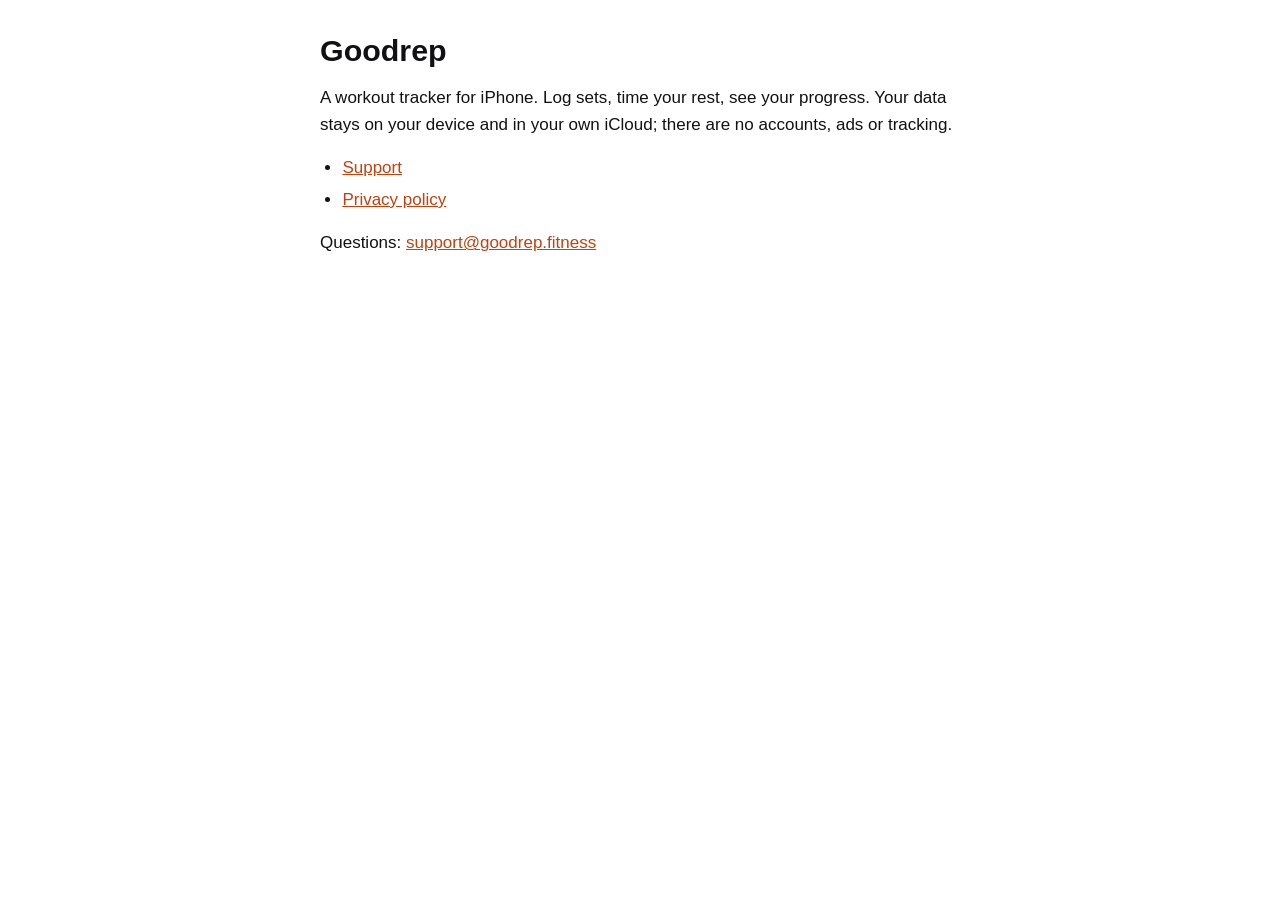
==== index.html @ b2b87155 "Goodrep site: privacy policy, support page, landing Co-Authored-By: Claude Fable 5.1 <noreply@anthro" ====
<!doctype html>
<html lang="en">
<head>
<meta charset="utf-8">
<meta name="viewport" content="width=device-width, initial-scale=1">
<title>Goodrep</title>
<meta name="description" content="Goodrep is a workout tracker for iPhone: log sets, time your rest, see your progress. Your data stays on your device and in your iCloud.">
<style>
:root { color-scheme: light dark; --bg: #ffffff; --text: #111114; --muted: #5c5c66; --accent: #c2410c; --rule: #d1d1d6; }
@media (prefers-color-scheme: dark) { :root { --bg: #000000; --text: #f5f5f7; --muted: #a1a1aa; --accent: #ff7a45; --rule: #38383a; } }
* { box-sizing: border-box; }
body { margin: 0; background: var(--bg); color: var(--text);
       font: 17px/1.55 -apple-system, BlinkMacSystemFont, "Segoe UI", Roboto, Helvetica, Arial, sans-serif;
       -webkit-text-size-adjust: 100%; }
main { max-width: 42rem; margin: 0 auto; padding: 2rem 16px 4rem; }
h1 { font-size: 1.9rem; line-height: 1.2; margin: 0 0 0.5rem; }
h2 { font-size: 1.3rem; margin: 2.2rem 0 0.6rem; padding-top: 1.2rem; border-top: 1px solid var(--rule); }
h3 { font-size: 1.05rem; margin: 1.6rem 0 0.4rem; }
p, li { overflow-wrap: anywhere; }
ul, ol { padding-left: 1.4rem; }
li { margin: 0.35rem 0; }
a { color: var(--accent); }
</style>
</head>
<body>
<main>
<h1>Goodrep</h1>
<p>A workout tracker for iPhone. Log sets, time your rest, see your progress. Your data stays on your device and in your own iCloud; there are no accounts, ads or tracking.</p>
<ul>
<li><a href="/support">Support</a></li>
<li><a href="/privacy">Privacy policy</a></li>
</ul>
<p>Questions: <a href="mailto:support@goodrep.fitness">support@goodrep.fitness</a></p>
</main>
</body>
</html>
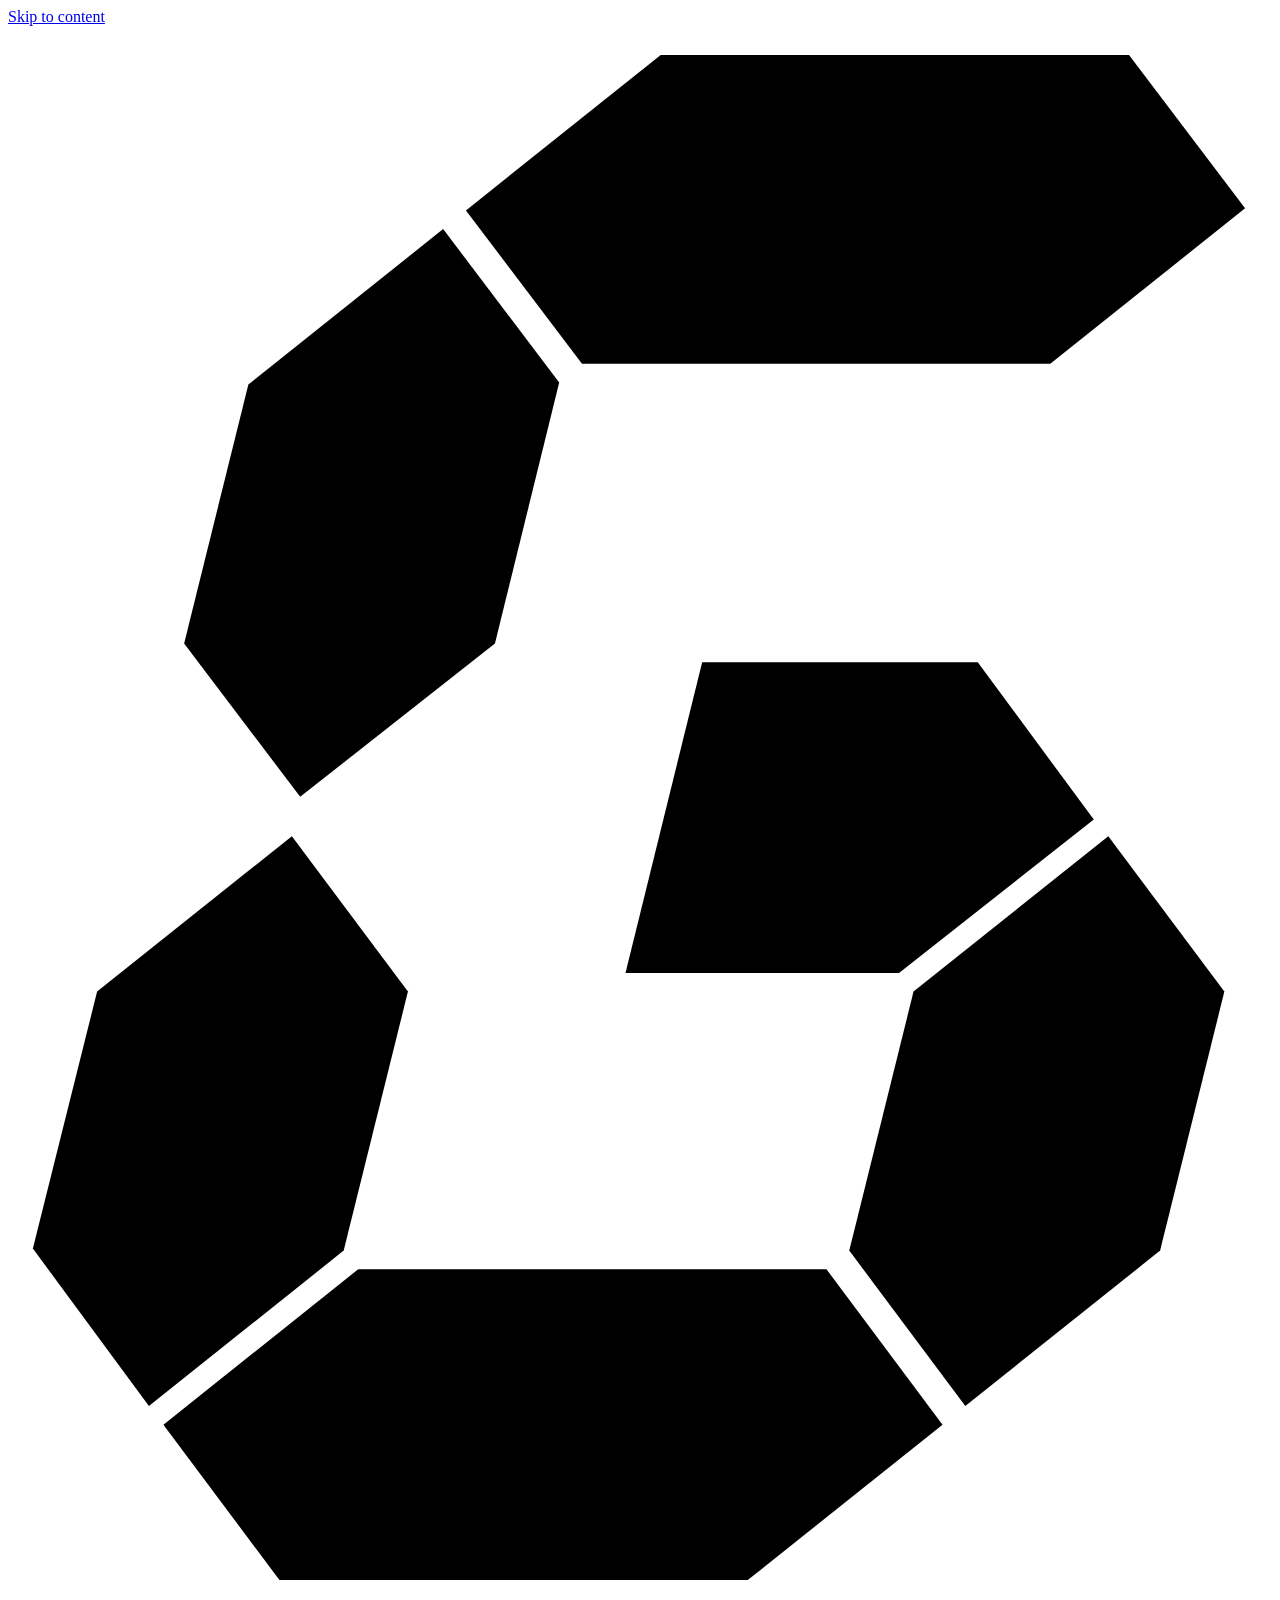
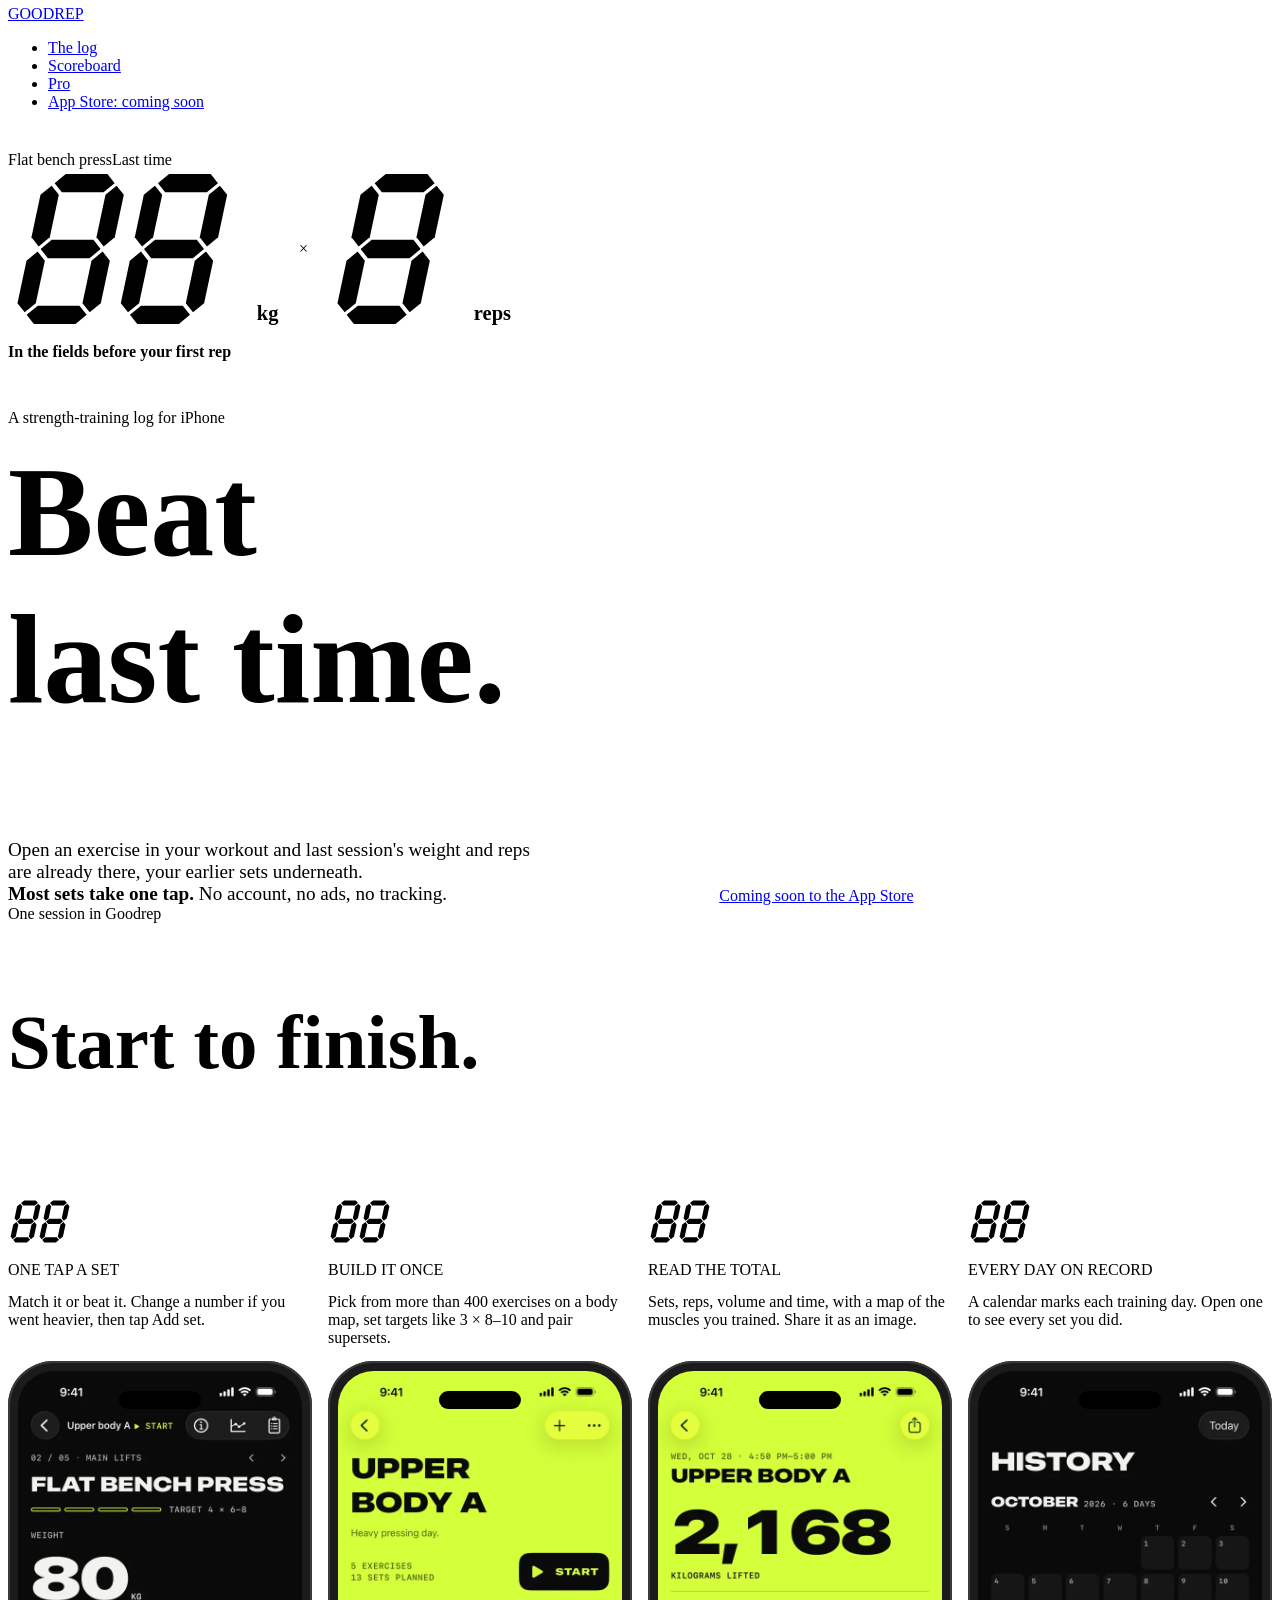
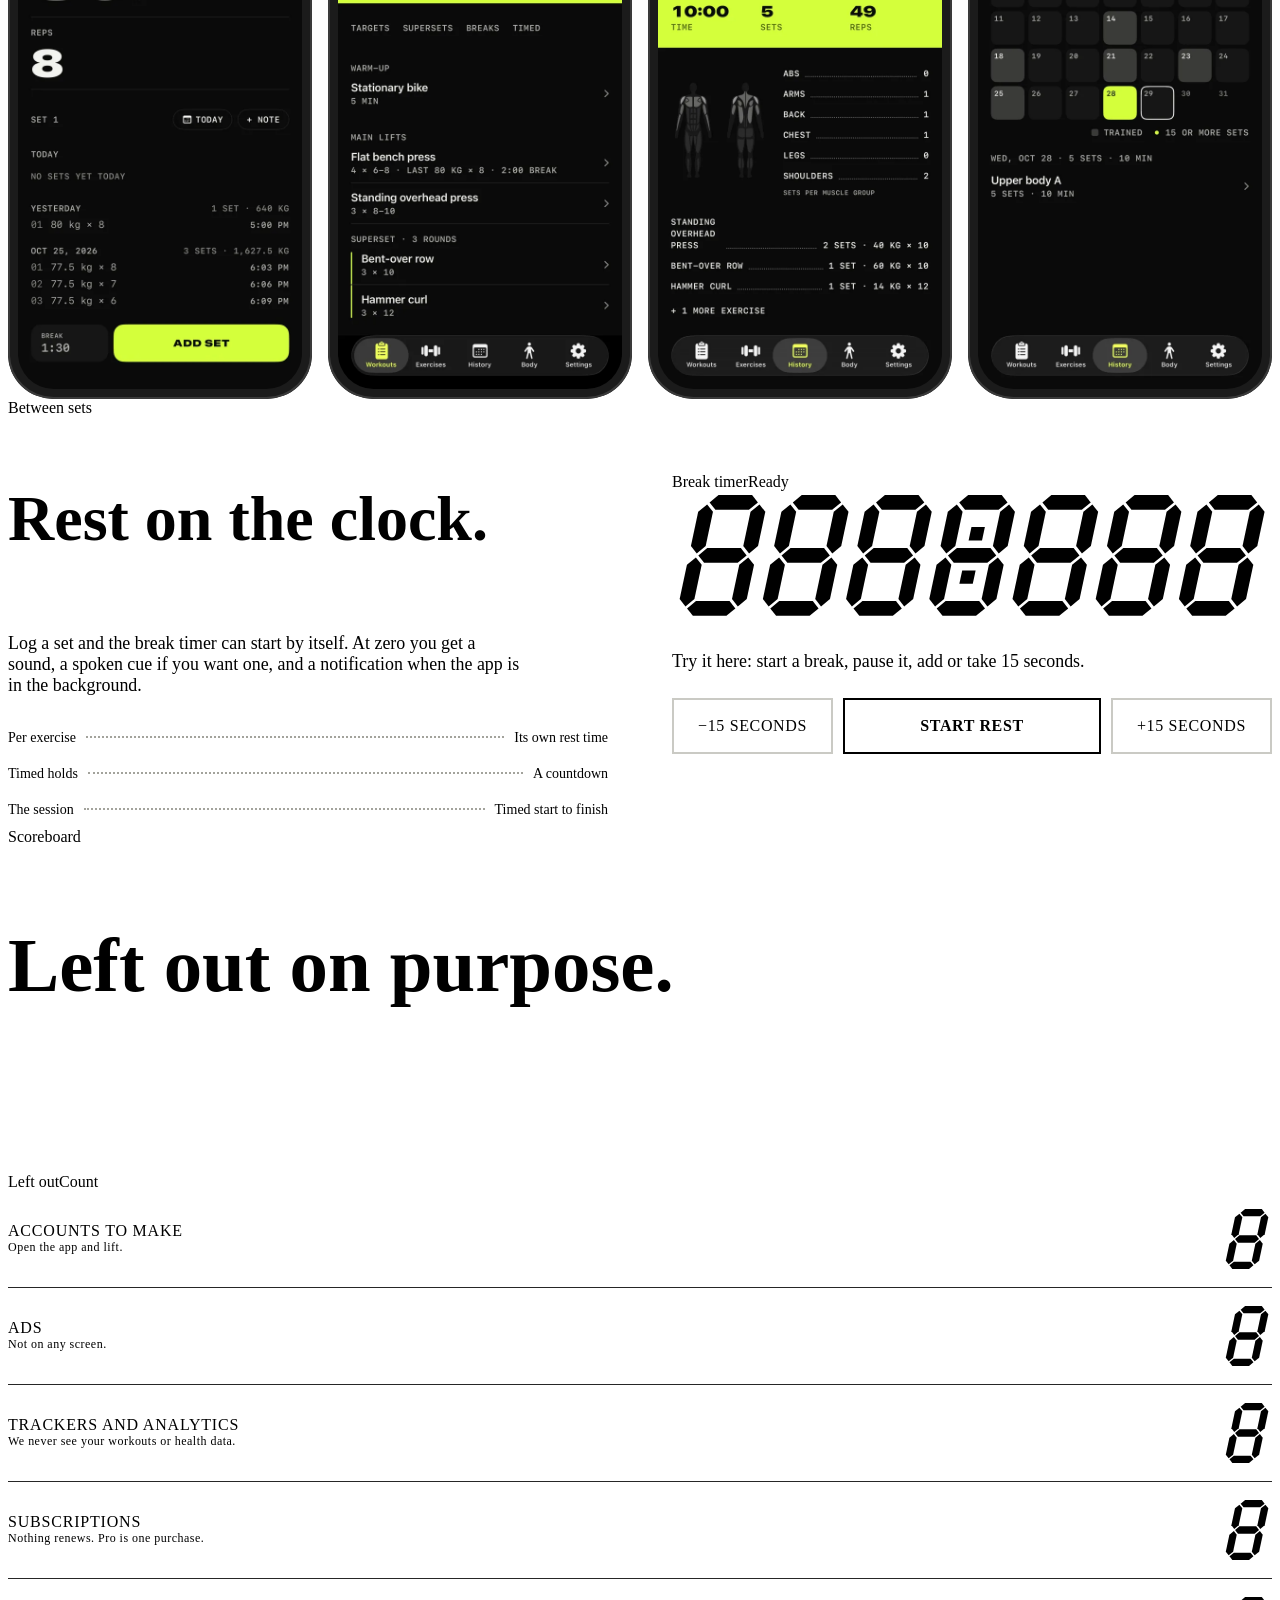
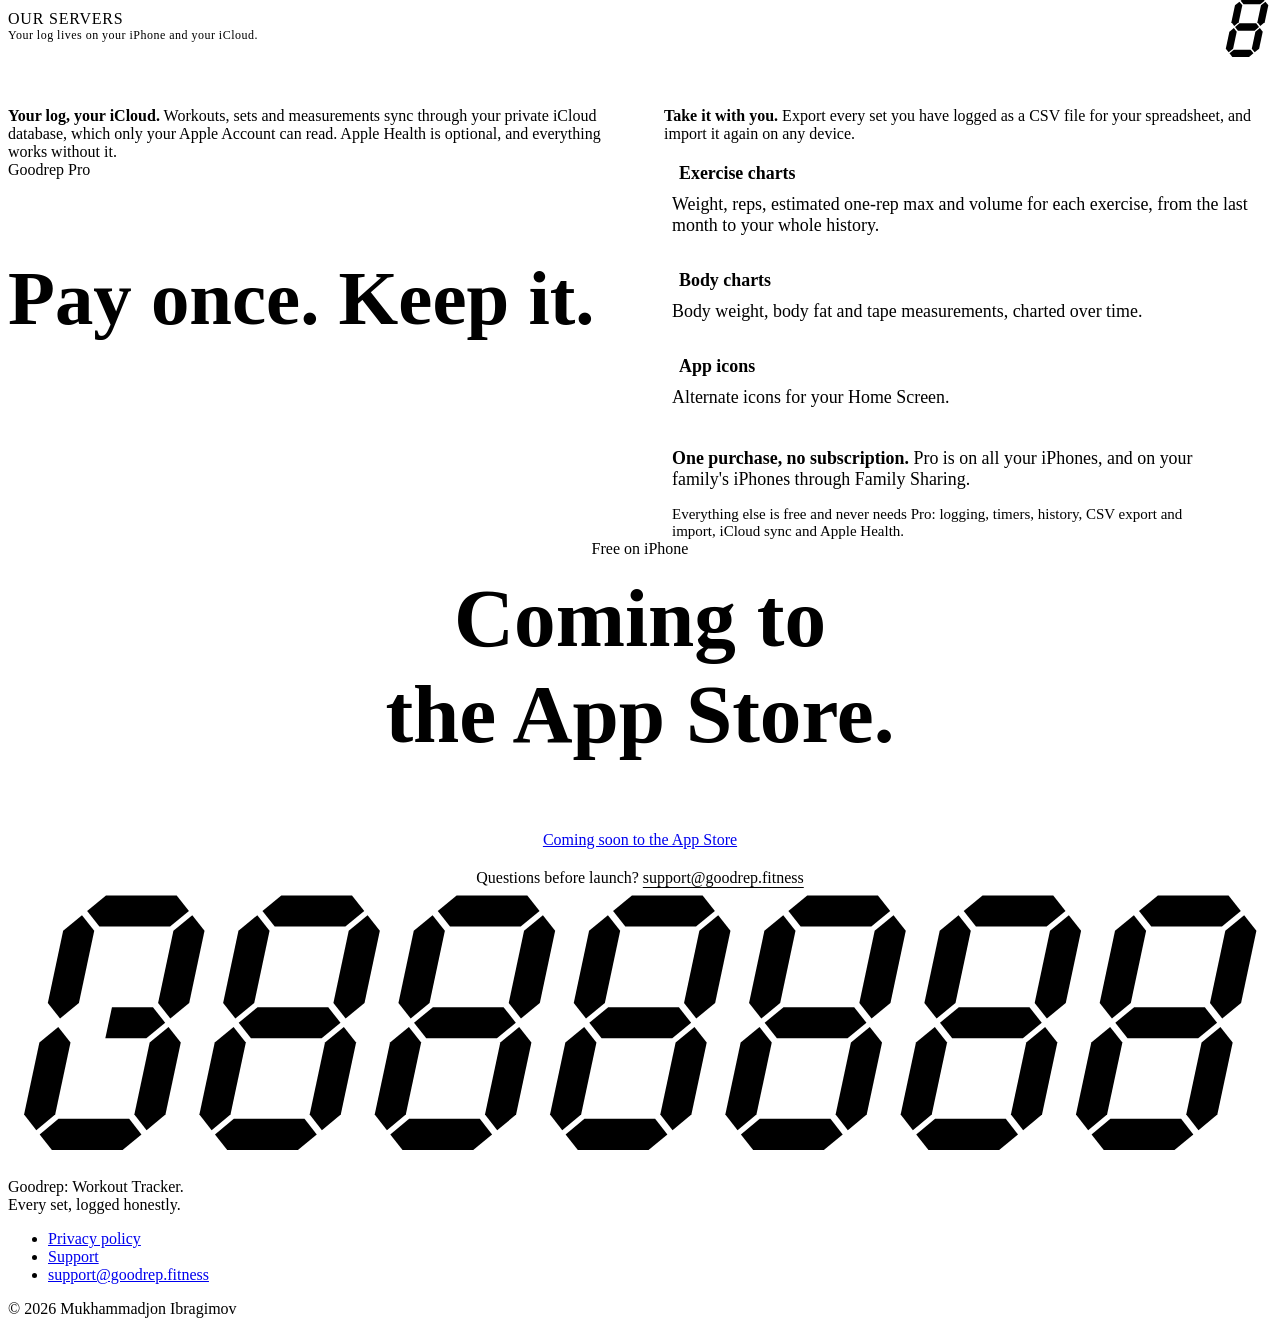
==== commit 6f467d85: "Site: landing variant C at / Built from prototypes/C (copy round) with root paths, canonical and og:" ====
--- a/index.html
+++ b/index.html
@@ -1,36 +1,364 @@
 <!doctype html>
+<!--
+  goodrep.fitness, the landing page: variant C ("Gym clock") of docs/design/landing-round1.md with the words of
+  docs/design/landing-copy.md. The LED board shows last session's set, a scoreboard counts what the app leaves out, and
+  a real break timer sits lower down. Shared design system: /assets/css/site.css (also used by /privacy/ and /support/).
+  Seven-segment displays are static SVG generated by tools/segments.py (re-run it after editing a "seg:NAME" block).
+  /prototypes/ keeps the round-1 variants as history; nothing here links to it.
+  App Store: each spot that needs the store URL at launch has a launch TODO comment just above it.
+-->
 <html lang="en">
 <head>
 <meta charset="utf-8">
-<meta name="viewport" content="width=device-width, initial-scale=1">
-<title>Goodrep</title>
-<meta name="description" content="Goodrep is a workout tracker for iPhone: log sets, time your rest, see your progress. Your data stays on your device and in your iCloud.">
+<meta name="viewport" content="width=device-width, initial-scale=1, viewport-fit=cover">
+<title>Goodrep: Workout Tracker · Beat last time</title>
+<meta name="description" content="A strength-training log for iPhone. Last session's weight and reps are filled in, so most sets take one tap. No account, no ads, no tracking, and your data stays in your own iCloud.">
+<link rel="canonical" href="https://goodrep.fitness/">
+<meta name="theme-color" content="#0A0A0A" media="(prefers-color-scheme: dark)">
+<meta name="theme-color" content="#FFFFFF" media="(prefers-color-scheme: light)">
+<meta property="og:type" content="website">
+<meta property="og:site_name" content="Goodrep">
+<meta property="og:url" content="https://goodrep.fitness/">
+<meta property="og:title" content="Goodrep: beat last time">
+<meta property="og:description" content="Last session's numbers, filled in and waiting. A strength-training log for iPhone with no account, no ads and no tracking.">
+<meta property="og:image" content="https://goodrep.fitness/assets/brand/og.png">
+<meta property="og:image:width" content="1200">
+<meta property="og:image:height" content="630">
+<meta property="og:image:alt" content="The Goodrep G in chartreuse on black, with the words: Goodrep. Every set, logged honestly.">
+<meta name="twitter:card" content="summary_large_image">
+<link rel="icon" href="/favicon.ico" sizes="48x48">
+<link rel="icon" href="/assets/brand/favicon.svg" type="image/svg+xml">
+<link rel="apple-touch-icon" href="/assets/brand/apple-touch-icon.png">
+<link rel="preload" href="/assets/fonts/archivo-expanded-latin.woff2" as="font" type="font/woff2" crossorigin>
+<link rel="preload" href="/assets/fonts/jetbrains-mono-latin.woff2" as="font" type="font/woff2" crossorigin>
+<link rel="stylesheet" href="/assets/css/site.css">
 <style>
-:root { color-scheme: light dark; --bg: #ffffff; --text: #111114; --muted: #5c5c66; --accent: #c2410c; --rule: #d1d1d6; }
-@media (prefers-color-scheme: dark) { :root { --bg: #000000; --text: #f5f5f7; --muted: #a1a1aa; --accent: #ff7a45; --rule: #38383a; } }
-* { box-sizing: border-box; }
-body { margin: 0; background: var(--bg); color: var(--text);
-       font: 17px/1.55 -apple-system, BlinkMacSystemFont, "Segoe UI", Roboto, Helvetica, Arial, sans-serif;
-       -webkit-text-size-adjust: 100%; }
-main { max-width: 42rem; margin: 0 auto; padding: 2rem 16px 4rem; }
-h1 { font-size: 1.9rem; line-height: 1.2; margin: 0 0 0.5rem; }
-h2 { font-size: 1.3rem; margin: 2.2rem 0 0.6rem; padding-top: 1.2rem; border-top: 1px solid var(--rule); }
-h3 { font-size: 1.05rem; margin: 1.6rem 0 0.4rem; }
-p, li { overflow-wrap: anywhere; }
-ul, ol { padding-left: 1.4rem; }
-li { margin: 0.35rem 0; }
-a { color: var(--accent); }
+/* Landing page only; tokens, header, footer, buttons and LED housings come from /assets/css/site.css. */
+:root { --btn-line: #3A3A37; --leader: #4A4A46; }
+@media (prefers-color-scheme: light) { :root { --btn-line: #CACAC4; --leader: #A3A39C; } }
+@media (max-width: 640px) { header nav li:not(:last-child) { display: none; } }
+
+/* Hero */
+.hero { padding-top: clamp(8px, 2vw, 24px); padding-bottom: var(--section); }
+.hero h1 { font-size: clamp(44px, min(10vw, 17vh), 140px); margin-top: 12px; }
+@media (min-width: 900px) { .hero .housing { max-width: 860px; } }
+.readout .row { display: flex; align-items: flex-end; gap: clamp(8px, 1.6vw, 24px); margin: 0; }
+.readout .seg { height: clamp(72px, 15vw, 160px); width: auto; }
+.readout .u { color: var(--text2); font-weight: 700; font-size: clamp(13px, 1.6vw, 22px); padding-bottom: .2em; }
+.readout .x { align-self: center; color: var(--mark); font: 900 clamp(26px, 4vw, 60px)/1 var(--display); }
+.eyebrow { margin: clamp(24px, 4vw, 48px) 0 0; color: var(--text2); }
+.readout .caption { margin: 14px 0 0; color: var(--mark); font-weight: 700; }
+.cue { margin: 14px 0; color: var(--text2); min-height: 2.6em; display: flex; align-items: center; }
+.seg [data-s="h"]:not(.on) { display: none; }
+.seg [data-s="h"].on ~ [data-s="g"] { display: none; }
+.hero-row { display: grid; gap: 24px 48px; align-items: end; margin-top: 24px; }
+@media (min-width: 900px) { .hero-row { grid-template-columns: 1.2fr 1fr; } }
+.lead { margin: 0; max-width: 34rem; color: var(--text2); font-size: clamp(17px, 1.5vw, 20px); }
+.lead strong { color: var(--text); font-weight: 600; white-space: nowrap; }
+
+/* Section heads */
+section { scroll-margin-top: 16px; }
+.head { display: grid; gap: 12px; margin-bottom: clamp(24px, 4vw, 48px); }
+.head .mono, .eyebrow-s { color: var(--text2); }
+.head h2 { font-size: clamp(34px, 6vw, 84px); }
+
+/* Pro */
+.pro { padding: var(--section) 0; border-top: 1px solid var(--surface2); }
+.split { display: grid; gap: 8px 64px; align-items: start; }
+@media (min-width: 900px) { .split { grid-template-columns: 1fr 1fr; } }
+.unlocks { margin: 0; padding: 0; list-style: none; font-size: clamp(17px, 1.4vw, 19px); }
+.unlocks li { padding: 16px 0; border-bottom: 1px solid var(--surface2); color: var(--text2); }
+.unlocks li:first-child { padding-top: 0; }
+.unlocks .mono { display: block; width: fit-content; margin-bottom: 4px; color: var(--mark); font-weight: 700; }
+@media (prefers-color-scheme: light) { .unlocks .mono { margin-bottom: 8px; padding: 2px 7px; background: var(--volt); color: var(--on-volt); } }
+.pro p { color: var(--text2); max-width: 34rem; font-size: clamp(17px, 1.4vw, 19px); }
+.pro p strong { color: var(--text); font-weight: 600; }
+.pro .once { margin: 24px 0 0; }
+.pro .free { margin: 16px 0 0; font-size: 15px; }
+
+/* The break timer */
+.timer { padding: var(--section) 0; border-top: 1px solid var(--surface2); }
+.timer-grid { display: grid; gap: 32px 64px; align-items: center; }
+@media (min-width: 900px) { .timer-grid { grid-template-columns: 1fr 1fr; } }
+.timer .head { margin-bottom: 24px; }
+.timer p { color: var(--text2); max-width: 32rem; font-size: clamp(17px, 1.4vw, 19px); }
+.timer p strong { color: var(--text); font-weight: 600; }
+.timer .head h2 { font-size: clamp(34px, 5vw, 72px); }
+.facts { margin: 24px 0 0; padding: 0; list-style: none; font-size: 14px; }
+.facts li { display: flex; align-items: baseline; gap: 10px; padding: 10px 0; border-bottom: 1px solid var(--surface2); }
+.facts li span:first-child { color: var(--text2); } .facts li span:last-child { color: var(--text); text-align: right; }
+.facts i { flex: 1; min-width: 16px; border-bottom: 2px dotted var(--leader); transform: translateY(-4px); }
+.controls { display: grid; grid-template-columns: 1fr 1.6fr 1fr; gap: 10px; }
+.controls button { min-height: 56px; border: 2px solid var(--btn-line); background: transparent; color: var(--text); font: 700 15px var(--mono);
+  text-transform: uppercase; letter-spacing: .04em; cursor: pointer; }
+.controls button:hover { border-color: var(--mark); color: var(--mark); }
+.controls .go { background: var(--volt); border-color: var(--volt); color: var(--on-volt); font-family: var(--display); font-weight: 900; font-stretch: 125%; }
+.controls .go:hover { background: var(--bg); color: var(--mark); border-color: var(--mark); }
+.done .seg .on { animation: flash .5s steps(1) 3; }
+@keyframes flash { 50% { fill: var(--seg-off); } }
+
+/* The session, in four screens */
+.rounds { padding: var(--section) 0; border-top: 1px solid var(--surface2); }
+.rail { display: grid; grid-auto-flow: column; grid-auto-columns: min(78vw, 320px); gap: 16px; overflow-x: auto;
+  scroll-snap-type: x mandatory; scroll-padding-inline: var(--pad); padding: 0 var(--pad) 12px; margin: 0 calc(-1 * var(--pad)); list-style: none; }
+.rail > li { scroll-snap-align: start; }
+@media (max-width: 640px) {
+  .rail { grid-auto-flow: row; grid-auto-columns: auto; overflow: visible; margin: 0; padding: 0; gap: 56px; }
+  .round .phone { width: min(72vw, 280px); }
+}
+@media (min-width: 1100px) { .rail { grid-auto-flow: row; grid-template-columns: repeat(4, 1fr); overflow: visible; margin: 0; padding: 0; } }
+.round { display: flex; flex-direction: column; gap: 14px; height: 100%; }
+.round .num { width: 64px; }
+.round h3 { margin: 0; font: 900 clamp(22px, 2vw, 28px)/1 var(--display); font-stretch: 125%; text-transform: uppercase; }
+.round p { margin: 0; color: var(--text2); }
+.phone { position: relative; margin-top: auto; aspect-ratio: 1000 / 2097.5; border-radius: 15% / 7%; background: #1B1B1B;
+  box-shadow: inset 0 0 0 2px #3A3A3A; }
+.phone img { position: absolute; top: 1.526%; left: 3.2%; width: 93.6%; height: 96.95%; border-radius: 12.5% / 5.8%; }
+.phone::after { content: ""; position: absolute; top: 4.6%; left: 50%; width: 27%; height: 2.9%; transform: translateX(-50%);
+  background: #000; border-radius: 99px; }
+
+/* Scoreboard (inside a dark housing in both themes) */
+.score { padding: var(--section) 0; border-top: 1px solid var(--surface2); }
+.board { padding-top: clamp(36px, 4vw, 56px); }
+.board ul { margin: 0; padding: 0; list-style: none; }
+.board li { display: flex; align-items: center; gap: 16px; padding: clamp(10px, 1.4vw, 16px) 0; border-bottom: 1px solid #262626; }
+.board li:last-child { border-bottom: 0; }
+.board .k { flex: 1; font: 700 clamp(13px, 1.4vw, 18px)/1.3 var(--mono); text-transform: uppercase; letter-spacing: .05em; }
+.board .k small { display: block; color: var(--text3); font-weight: 500; font-size: 12px; letter-spacing: .04em; text-transform: none; font-family: var(--body); }
+.board .v { display: flex; align-items: center; gap: 6px; height: clamp(40px, 5vw, 64px); }
+.board .v .seg { height: 100%; width: auto; }
+.score .after { display: grid; gap: 16px 48px; margin-top: 32px; }
+@media (min-width: 900px) { .score .after { grid-template-columns: 1fr 1fr; } }
+.score .after p { margin: 0; color: var(--text2); }
+.score .after strong { color: var(--text); font-weight: 600; }
+
+/* Closing: the App Store is not live yet, so its button points back at this section */
+.store { padding: var(--section) 0; border-top: 1px solid var(--surface2); text-align: center; }
+.store h2 { font-size: clamp(34px, 6.5vw, 96px); margin-top: 12px; }
+.store .btns { justify-content: center; margin-top: 32px; }
+.store .btns .btn { cursor: default; }
+.store .btns .btn:hover { background: transparent; color: var(--mark); border-color: var(--mark); }
+.store p { color: var(--text2); margin: 20px 0 0; }
+.store p a { color: var(--text); text-underline-offset: 4px; }
+
+/* Power-on flicker of the hero board */
+.boot .seg .on { animation: boot .7s steps(1) both; }
+.boot .seg g:nth-of-type(2) .on { animation-delay: .08s; } .boot .seg g:nth-of-type(3) .on { animation-delay: .16s; }
+@keyframes boot { 0% { fill: var(--seg-off); } 30% { fill: var(--seg-on); } 45% { fill: var(--seg-off); } 60% { fill: var(--seg-on); } }
+@media (prefers-reduced-motion: reduce) { .boot .seg .on, .done .seg .on { animation: none; } }
 </style>
 </head>
 <body>
-<main>
-<h1>Goodrep</h1>
-<p>A workout tracker for iPhone. Log sets, time your rest, see your progress. Your data stays on your device and in your own iCloud; there are no accounts, ads or tracking.</p>
-<ul>
-<li><a href="/support">Support</a></li>
-<li><a href="/privacy">Privacy policy</a></li>
-</ul>
-<p>Questions: <a href="mailto:support@goodrep.fitness">support@goodrep.fitness</a></p>
+<a class="skip" href="#main">Skip to content</a>
+<header class="top">
+  <a class="brand" href="/" aria-label="Goodrep, home">
+    <svg viewBox="200 130 610 760" aria-hidden="true"><path d="M515 144h226l56 74-94 75H477l-56-74z"/><path d="M410 228l56 74-31 126-94 74-56-74 31-125z"/><path d="M535 437h133l56 76-94 74H498z"/><path d="M337 521l56 75-31 125-94 75-56-76 31-124z"/><path d="M369 730h226l56 75-94 75H331l-56-75z"/><path d="M731 521l56 75-31 125-94 75-56-75 31-125z"/></svg>
+    GOODREP
+  </a>
+  <nav aria-label="Sections"><ul class="mono">
+    <li><a href="#rounds">The log</a></li><li><a href="#score">Scoreboard</a></li><li><a href="#pro">Pro</a></li>
+    <!-- TODO(launch): App Store URL -->
+    <li><a class="cta-link" href="#appstore">App Store: coming soon</a></li>
+  </ul></nav>
+</header>
+
+<main id="main">
+  <section class="wrap hero" aria-labelledby="h1">
+    <div class="housing readout boot">
+      <span class="tag l mono">Flat bench press</span><span class="tag r mono">Last time</span>
+      <p class="row" role="img" aria-label="Last time: 80 kilograms for 8 reps">
+        <!--seg:kg--><svg class="seg" viewBox="-6 -6 274 192" aria-hidden="true"><g transform="translate(38.3 0) skewX(-12)"><polygon points="25.0,0.0 75.0,0.0 86.0,11.0 75.0,22.0 25.0,22.0 14.0,11.0" class="on"/><polygon points="89.0,14.0 100.0,25.0 100.0,76.0 89.0,87.0 78.0,76.0 78.0,25.0" class="on"/><polygon points="89.0,93.0 100.0,104.0 100.0,155.0 89.0,166.0 78.0,155.0 78.0,104.0" class="on"/><polygon points="25.0,158.0 75.0,158.0 86.0,169.0 75.0,180.0 25.0,180.0 14.0,169.0" class="on"/><polygon points="11.0,93.0 22.0,104.0 22.0,155.0 11.0,166.0 0.0,155.0 0.0,104.0" class="on"/><polygon points="11.0,14.0 22.0,25.0 22.0,76.0 11.0,87.0 0.0,76.0 0.0,25.0" class="on"/><polygon points="25.0,79.0 75.0,79.0 86.0,90.0 75.0,101.0 25.0,101.0 14.0,90.0" class="on"/></g><g transform="translate(162.3 0) skewX(-12)"><polygon points="25.0,0.0 75.0,0.0 86.0,11.0 75.0,22.0 25.0,22.0 14.0,11.0" class="on"/><polygon points="89.0,14.0 100.0,25.0 100.0,76.0 89.0,87.0 78.0,76.0 78.0,25.0" class="on"/><polygon points="89.0,93.0 100.0,104.0 100.0,155.0 89.0,166.0 78.0,155.0 78.0,104.0" class="on"/><polygon points="25.0,158.0 75.0,158.0 86.0,169.0 75.0,180.0 25.0,180.0 14.0,169.0" class="on"/><polygon points="11.0,93.0 22.0,104.0 22.0,155.0 11.0,166.0 0.0,155.0 0.0,104.0" class="on"/><polygon points="11.0,14.0 22.0,25.0 22.0,76.0 11.0,87.0 0.0,76.0 0.0,25.0" class="on"/><polygon points="25.0,79.0 75.0,79.0 86.0,90.0 75.0,101.0 25.0,101.0 14.0,90.0"/></g></svg><!--/seg--><span class="u mono" aria-hidden="true">kg</span>
+        <span class="x" aria-hidden="true">×</span>
+        <!--seg:reps--><svg class="seg" viewBox="-6 -6 150 192" aria-hidden="true"><g transform="translate(38.3 0) skewX(-12)"><polygon points="25.0,0.0 75.0,0.0 86.0,11.0 75.0,22.0 25.0,22.0 14.0,11.0" class="on"/><polygon points="89.0,14.0 100.0,25.0 100.0,76.0 89.0,87.0 78.0,76.0 78.0,25.0" class="on"/><polygon points="89.0,93.0 100.0,104.0 100.0,155.0 89.0,166.0 78.0,155.0 78.0,104.0" class="on"/><polygon points="25.0,158.0 75.0,158.0 86.0,169.0 75.0,180.0 25.0,180.0 14.0,169.0" class="on"/><polygon points="11.0,93.0 22.0,104.0 22.0,155.0 11.0,166.0 0.0,155.0 0.0,104.0" class="on"/><polygon points="11.0,14.0 22.0,25.0 22.0,76.0 11.0,87.0 0.0,76.0 0.0,25.0" class="on"/><polygon points="25.0,79.0 75.0,79.0 86.0,90.0 75.0,101.0 25.0,101.0 14.0,90.0" class="on"/></g></svg><!--/seg--><span class="u mono" aria-hidden="true">reps</span>
+      </p>
+      <p class="caption mono">In the fields before your first rep</p>
+    </div>
+    <p class="eyebrow mono">A strength-training log for iPhone</p>
+    <h1 class="display" id="h1">Beat<br> <span class="hl">last time.</span></h1>
+    <div class="hero-row">
+      <p class="lead">Open an exercise in your workout and last session's weight and reps are already there, your earlier sets underneath. <strong>Most sets take one tap.</strong> No account, no ads, no&nbsp;tracking.</p>
+      <div class="btns">
+        <!-- TODO(launch): App Store URL -->
+        <a class="btn ghost" href="#appstore">Coming soon to the App Store</a>
+      </div>
+    </div>
+  </section>
+
+  <section class="rounds" id="rounds" aria-labelledby="r-h">
+    <div class="wrap">
+      <div class="head"><span class="mono">One session in Goodrep</span><h2 class="display" id="r-h">Start <span class="hl">to finish.</span></h2></div>
+      <ol class="rail" aria-label="Four screens from a session in Goodrep">
+        <li><article class="round">
+          <div class="num"><!--seg:n1--><svg class="seg" viewBox="-6 -6 274 192" aria-hidden="true"><g transform="translate(38.3 0) skewX(-12)"><polygon points="25.0,0.0 75.0,0.0 86.0,11.0 75.0,22.0 25.0,22.0 14.0,11.0" class="on"/><polygon points="89.0,14.0 100.0,25.0 100.0,76.0 89.0,87.0 78.0,76.0 78.0,25.0" class="on"/><polygon points="89.0,93.0 100.0,104.0 100.0,155.0 89.0,166.0 78.0,155.0 78.0,104.0" class="on"/><polygon points="25.0,158.0 75.0,158.0 86.0,169.0 75.0,180.0 25.0,180.0 14.0,169.0" class="on"/><polygon points="11.0,93.0 22.0,104.0 22.0,155.0 11.0,166.0 0.0,155.0 0.0,104.0" class="on"/><polygon points="11.0,14.0 22.0,25.0 22.0,76.0 11.0,87.0 0.0,76.0 0.0,25.0" class="on"/><polygon points="25.0,79.0 75.0,79.0 86.0,90.0 75.0,101.0 25.0,101.0 14.0,90.0"/></g><g transform="translate(162.3 0) skewX(-12)"><polygon points="25.0,0.0 75.0,0.0 86.0,11.0 75.0,22.0 25.0,22.0 14.0,11.0"/><polygon points="89.0,14.0 100.0,25.0 100.0,76.0 89.0,87.0 78.0,76.0 78.0,25.0" class="on"/><polygon points="89.0,93.0 100.0,104.0 100.0,155.0 89.0,166.0 78.0,155.0 78.0,104.0" class="on"/><polygon points="25.0,158.0 75.0,158.0 86.0,169.0 75.0,180.0 25.0,180.0 14.0,169.0"/><polygon points="11.0,93.0 22.0,104.0 22.0,155.0 11.0,166.0 0.0,155.0 0.0,104.0"/><polygon points="11.0,14.0 22.0,25.0 22.0,76.0 11.0,87.0 0.0,76.0 0.0,25.0"/><polygon points="25.0,79.0 75.0,79.0 86.0,90.0 75.0,101.0 25.0,101.0 14.0,90.0"/></g></svg><!--/seg--></div>
+          <h3>One tap a set</h3>
+          <p>Match it or beat it. Change a number if you went heavier, then tap Add set.</p>
+          <div class="phone"><img src="/assets/screens/03-session-600.webp" width="600" height="1304" loading="lazy" decoding="async" alt="Goodrep's logging screen for flat bench press: 80 kilograms and 8 reps already filled in, an Add set button, and the sets from yesterday and October 25 listed underneath."></div>
+        </article></li>
+        <li><article class="round">
+          <div class="num"><!--seg:n2--><svg class="seg" viewBox="-6 -6 274 192" aria-hidden="true"><g transform="translate(38.3 0) skewX(-12)"><polygon points="25.0,0.0 75.0,0.0 86.0,11.0 75.0,22.0 25.0,22.0 14.0,11.0" class="on"/><polygon points="89.0,14.0 100.0,25.0 100.0,76.0 89.0,87.0 78.0,76.0 78.0,25.0" class="on"/><polygon points="89.0,93.0 100.0,104.0 100.0,155.0 89.0,166.0 78.0,155.0 78.0,104.0" class="on"/><polygon points="25.0,158.0 75.0,158.0 86.0,169.0 75.0,180.0 25.0,180.0 14.0,169.0" class="on"/><polygon points="11.0,93.0 22.0,104.0 22.0,155.0 11.0,166.0 0.0,155.0 0.0,104.0" class="on"/><polygon points="11.0,14.0 22.0,25.0 22.0,76.0 11.0,87.0 0.0,76.0 0.0,25.0" class="on"/><polygon points="25.0,79.0 75.0,79.0 86.0,90.0 75.0,101.0 25.0,101.0 14.0,90.0"/></g><g transform="translate(162.3 0) skewX(-12)"><polygon points="25.0,0.0 75.0,0.0 86.0,11.0 75.0,22.0 25.0,22.0 14.0,11.0" class="on"/><polygon points="89.0,14.0 100.0,25.0 100.0,76.0 89.0,87.0 78.0,76.0 78.0,25.0" class="on"/><polygon points="89.0,93.0 100.0,104.0 100.0,155.0 89.0,166.0 78.0,155.0 78.0,104.0"/><polygon points="25.0,158.0 75.0,158.0 86.0,169.0 75.0,180.0 25.0,180.0 14.0,169.0" class="on"/><polygon points="11.0,93.0 22.0,104.0 22.0,155.0 11.0,166.0 0.0,155.0 0.0,104.0" class="on"/><polygon points="11.0,14.0 22.0,25.0 22.0,76.0 11.0,87.0 0.0,76.0 0.0,25.0"/><polygon points="25.0,79.0 75.0,79.0 86.0,90.0 75.0,101.0 25.0,101.0 14.0,90.0" class="on"/></g></svg><!--/seg--></div>
+          <h3>Build it once</h3>
+          <p>Pick from more than 400 exercises on a body map, set targets like 3 × 8–10 and pair supersets.</p>
+          <div class="phone"><img src="/assets/screens/02-workout-editor-600.webp" width="600" height="1304" loading="lazy" decoding="async" alt="Workout editor for Upper body A: a warm-up, main lifts with targets such as 4 × 6–8, and a superset of bent-over row and hammer curl."></div>
+        </article></li>
+        <li><article class="round">
+          <div class="num"><!--seg:n3--><svg class="seg" viewBox="-6 -6 274 192" aria-hidden="true"><g transform="translate(38.3 0) skewX(-12)"><polygon points="25.0,0.0 75.0,0.0 86.0,11.0 75.0,22.0 25.0,22.0 14.0,11.0" class="on"/><polygon points="89.0,14.0 100.0,25.0 100.0,76.0 89.0,87.0 78.0,76.0 78.0,25.0" class="on"/><polygon points="89.0,93.0 100.0,104.0 100.0,155.0 89.0,166.0 78.0,155.0 78.0,104.0" class="on"/><polygon points="25.0,158.0 75.0,158.0 86.0,169.0 75.0,180.0 25.0,180.0 14.0,169.0" class="on"/><polygon points="11.0,93.0 22.0,104.0 22.0,155.0 11.0,166.0 0.0,155.0 0.0,104.0" class="on"/><polygon points="11.0,14.0 22.0,25.0 22.0,76.0 11.0,87.0 0.0,76.0 0.0,25.0" class="on"/><polygon points="25.0,79.0 75.0,79.0 86.0,90.0 75.0,101.0 25.0,101.0 14.0,90.0"/></g><g transform="translate(162.3 0) skewX(-12)"><polygon points="25.0,0.0 75.0,0.0 86.0,11.0 75.0,22.0 25.0,22.0 14.0,11.0" class="on"/><polygon points="89.0,14.0 100.0,25.0 100.0,76.0 89.0,87.0 78.0,76.0 78.0,25.0" class="on"/><polygon points="89.0,93.0 100.0,104.0 100.0,155.0 89.0,166.0 78.0,155.0 78.0,104.0" class="on"/><polygon points="25.0,158.0 75.0,158.0 86.0,169.0 75.0,180.0 25.0,180.0 14.0,169.0" class="on"/><polygon points="11.0,93.0 22.0,104.0 22.0,155.0 11.0,166.0 0.0,155.0 0.0,104.0"/><polygon points="11.0,14.0 22.0,25.0 22.0,76.0 11.0,87.0 0.0,76.0 0.0,25.0"/><polygon points="25.0,79.0 75.0,79.0 86.0,90.0 75.0,101.0 25.0,101.0 14.0,90.0" class="on"/></g></svg><!--/seg--></div>
+          <h3>Read the total</h3>
+          <p>Sets, reps, volume and time, with a map of the muscles you trained. Share it as an image.</p>
+          <div class="phone"><img src="/assets/screens/05-summary-600.webp" width="600" height="1304" loading="lazy" decoding="async" alt="Workout summary: 2,168 kilograms over 5 sets and 49 reps in 10 minutes, a front-and-back muscle map and sets per muscle group."></div>
+        </article></li>
+        <li><article class="round">
+          <div class="num"><!--seg:n4--><svg class="seg" viewBox="-6 -6 274 192" aria-hidden="true"><g transform="translate(38.3 0) skewX(-12)"><polygon points="25.0,0.0 75.0,0.0 86.0,11.0 75.0,22.0 25.0,22.0 14.0,11.0" class="on"/><polygon points="89.0,14.0 100.0,25.0 100.0,76.0 89.0,87.0 78.0,76.0 78.0,25.0" class="on"/><polygon points="89.0,93.0 100.0,104.0 100.0,155.0 89.0,166.0 78.0,155.0 78.0,104.0" class="on"/><polygon points="25.0,158.0 75.0,158.0 86.0,169.0 75.0,180.0 25.0,180.0 14.0,169.0" class="on"/><polygon points="11.0,93.0 22.0,104.0 22.0,155.0 11.0,166.0 0.0,155.0 0.0,104.0" class="on"/><polygon points="11.0,14.0 22.0,25.0 22.0,76.0 11.0,87.0 0.0,76.0 0.0,25.0" class="on"/><polygon points="25.0,79.0 75.0,79.0 86.0,90.0 75.0,101.0 25.0,101.0 14.0,90.0"/></g><g transform="translate(162.3 0) skewX(-12)"><polygon points="25.0,0.0 75.0,0.0 86.0,11.0 75.0,22.0 25.0,22.0 14.0,11.0"/><polygon points="89.0,14.0 100.0,25.0 100.0,76.0 89.0,87.0 78.0,76.0 78.0,25.0" class="on"/><polygon points="89.0,93.0 100.0,104.0 100.0,155.0 89.0,166.0 78.0,155.0 78.0,104.0" class="on"/><polygon points="25.0,158.0 75.0,158.0 86.0,169.0 75.0,180.0 25.0,180.0 14.0,169.0"/><polygon points="11.0,93.0 22.0,104.0 22.0,155.0 11.0,166.0 0.0,155.0 0.0,104.0"/><polygon points="11.0,14.0 22.0,25.0 22.0,76.0 11.0,87.0 0.0,76.0 0.0,25.0" class="on"/><polygon points="25.0,79.0 75.0,79.0 86.0,90.0 75.0,101.0 25.0,101.0 14.0,90.0" class="on"/></g></svg><!--/seg--></div>
+          <h3>Every day on record</h3>
+          <p>A calendar marks each training day. Open one to see every set you did.</p>
+          <div class="phone"><img src="/assets/screens/04-calendar-600.webp" width="600" height="1304" loading="lazy" decoding="async" alt="History calendar for October 2026 with training days marked and the 28th open: Upper body A, 5 sets in 10 minutes."></div>
+        </article></li>
+      </ol>
+    </div>
+  </section>
+
+  <section class="timer" id="rest" aria-labelledby="t-h">
+    <div class="wrap timer-grid">
+      <div>
+        <div class="head"><span class="mono">Between sets</span><h2 class="display" id="t-h">Rest on <span class="hl">the clock.</span></h2></div>
+        <p>Log a set and the break timer can start by itself. At zero you get a sound, a spoken cue if you want one, and a notification when the app is in the background.</p>
+        <ul class="facts mono">
+          <li><span>Per exercise</span><i></i><span>Its own rest time</span></li>
+          <li><span>Timed holds</span><i></i><span>A countdown</span></li>
+          <li><span>The session</span><i></i><span>Timed start to finish</span></li>
+        </ul>
+      </div>
+      <div>
+        <div class="housing" id="clock" tabindex="-1">
+          <span class="tag l mono">Break timer</span><span class="tag r mono" id="clockstate">Ready</span>
+          <!--seg:clock--><svg class="seg" viewBox="-6 -6 894 192" role="img" aria-label="Break timer 01:30"><g transform="translate(38.3 0) skewX(-12)" data-cell><polygon points="25.0,0.0 75.0,0.0 86.0,11.0 75.0,22.0 25.0,22.0 14.0,11.0" data-s="a"/><polygon points="89.0,14.0 100.0,25.0 100.0,76.0 89.0,87.0 78.0,76.0 78.0,25.0" data-s="b"/><polygon points="89.0,93.0 100.0,104.0 100.0,155.0 89.0,166.0 78.0,155.0 78.0,104.0" data-s="c"/><polygon points="25.0,158.0 75.0,158.0 86.0,169.0 75.0,180.0 25.0,180.0 14.0,169.0" data-s="d"/><polygon points="11.0,93.0 22.0,104.0 22.0,155.0 11.0,166.0 0.0,155.0 0.0,104.0" data-s="e"/><polygon points="11.0,14.0 22.0,25.0 22.0,76.0 11.0,87.0 0.0,76.0 0.0,25.0" data-s="f"/><polygon points="46.0,79.0 75.0,79.0 86.0,90.0 75.0,101.0 46.0,101.0" data-s="h"/><polygon points="25.0,79.0 75.0,79.0 86.0,90.0 75.0,101.0 25.0,101.0 14.0,90.0" data-s="g"/></g><g transform="translate(162.3 0) skewX(-12)" data-cell><polygon points="25.0,0.0 75.0,0.0 86.0,11.0 75.0,22.0 25.0,22.0 14.0,11.0" data-s="a" class="on"/><polygon points="89.0,14.0 100.0,25.0 100.0,76.0 89.0,87.0 78.0,76.0 78.0,25.0" data-s="b" class="on"/><polygon points="89.0,93.0 100.0,104.0 100.0,155.0 89.0,166.0 78.0,155.0 78.0,104.0" data-s="c" class="on"/><polygon points="25.0,158.0 75.0,158.0 86.0,169.0 75.0,180.0 25.0,180.0 14.0,169.0" data-s="d" class="on"/><polygon points="11.0,93.0 22.0,104.0 22.0,155.0 11.0,166.0 0.0,155.0 0.0,104.0" data-s="e" class="on"/><polygon points="11.0,14.0 22.0,25.0 22.0,76.0 11.0,87.0 0.0,76.0 0.0,25.0" data-s="f" class="on"/><polygon points="46.0,79.0 75.0,79.0 86.0,90.0 75.0,101.0 46.0,101.0" data-s="h"/><polygon points="25.0,79.0 75.0,79.0 86.0,90.0 75.0,101.0 25.0,101.0 14.0,90.0" data-s="g"/></g><g transform="translate(286.3 0) skewX(-12)" data-cell><polygon points="25.0,0.0 75.0,0.0 86.0,11.0 75.0,22.0 25.0,22.0 14.0,11.0" data-s="a"/><polygon points="89.0,14.0 100.0,25.0 100.0,76.0 89.0,87.0 78.0,76.0 78.0,25.0" data-s="b" class="on"/><polygon points="89.0,93.0 100.0,104.0 100.0,155.0 89.0,166.0 78.0,155.0 78.0,104.0" data-s="c" class="on"/><polygon points="25.0,158.0 75.0,158.0 86.0,169.0 75.0,180.0 25.0,180.0 14.0,169.0" data-s="d"/><polygon points="11.0,93.0 22.0,104.0 22.0,155.0 11.0,166.0 0.0,155.0 0.0,104.0" data-s="e"/><polygon points="11.0,14.0 22.0,25.0 22.0,76.0 11.0,87.0 0.0,76.0 0.0,25.0" data-s="f"/><polygon points="46.0,79.0 75.0,79.0 86.0,90.0 75.0,101.0 46.0,101.0" data-s="h"/><polygon points="25.0,79.0 75.0,79.0 86.0,90.0 75.0,101.0 25.0,101.0 14.0,90.0" data-s="g"/></g><g transform="translate(410.3 0) skewX(-12)" data-cell><polygon points="25.0,0.0 75.0,0.0 86.0,11.0 75.0,22.0 25.0,22.0 14.0,11.0" data-s="a"/><polygon points="89.0,14.0 100.0,25.0 100.0,76.0 89.0,87.0 78.0,76.0 78.0,25.0" data-s="b"/><polygon points="89.0,93.0 100.0,104.0 100.0,155.0 89.0,166.0 78.0,155.0 78.0,104.0" data-s="c"/><polygon points="25.0,158.0 75.0,158.0 86.0,169.0 75.0,180.0 25.0,180.0 14.0,169.0" data-s="d"/><polygon points="11.0,93.0 22.0,104.0 22.0,155.0 11.0,166.0 0.0,155.0 0.0,104.0" data-s="e"/><polygon points="11.0,14.0 22.0,25.0 22.0,76.0 11.0,87.0 0.0,76.0 0.0,25.0" data-s="f"/><polygon points="46.0,79.0 75.0,79.0 86.0,90.0 75.0,101.0 46.0,101.0" data-s="h"/><polygon points="25.0,79.0 75.0,79.0 86.0,90.0 75.0,101.0 25.0,101.0 14.0,90.0" data-s="g"/><rect class="colon" x="40.0" y="47.6" width="20" height="20"/><rect class="colon" x="40.0" y="112.4" width="20" height="20"/></g><g transform="translate(534.3 0) skewX(-12)" data-cell><polygon points="25.0,0.0 75.0,0.0 86.0,11.0 75.0,22.0 25.0,22.0 14.0,11.0" data-s="a" class="on"/><polygon points="89.0,14.0 100.0,25.0 100.0,76.0 89.0,87.0 78.0,76.0 78.0,25.0" data-s="b" class="on"/><polygon points="89.0,93.0 100.0,104.0 100.0,155.0 89.0,166.0 78.0,155.0 78.0,104.0" data-s="c" class="on"/><polygon points="25.0,158.0 75.0,158.0 86.0,169.0 75.0,180.0 25.0,180.0 14.0,169.0" data-s="d" class="on"/><polygon points="11.0,93.0 22.0,104.0 22.0,155.0 11.0,166.0 0.0,155.0 0.0,104.0" data-s="e"/><polygon points="11.0,14.0 22.0,25.0 22.0,76.0 11.0,87.0 0.0,76.0 0.0,25.0" data-s="f"/><polygon points="46.0,79.0 75.0,79.0 86.0,90.0 75.0,101.0 46.0,101.0" data-s="h"/><polygon points="25.0,79.0 75.0,79.0 86.0,90.0 75.0,101.0 25.0,101.0 14.0,90.0" data-s="g" class="on"/></g><g transform="translate(658.3 0) skewX(-12)" data-cell><polygon points="25.0,0.0 75.0,0.0 86.0,11.0 75.0,22.0 25.0,22.0 14.0,11.0" data-s="a" class="on"/><polygon points="89.0,14.0 100.0,25.0 100.0,76.0 89.0,87.0 78.0,76.0 78.0,25.0" data-s="b" class="on"/><polygon points="89.0,93.0 100.0,104.0 100.0,155.0 89.0,166.0 78.0,155.0 78.0,104.0" data-s="c" class="on"/><polygon points="25.0,158.0 75.0,158.0 86.0,169.0 75.0,180.0 25.0,180.0 14.0,169.0" data-s="d" class="on"/><polygon points="11.0,93.0 22.0,104.0 22.0,155.0 11.0,166.0 0.0,155.0 0.0,104.0" data-s="e" class="on"/><polygon points="11.0,14.0 22.0,25.0 22.0,76.0 11.0,87.0 0.0,76.0 0.0,25.0" data-s="f" class="on"/><polygon points="46.0,79.0 75.0,79.0 86.0,90.0 75.0,101.0 46.0,101.0" data-s="h"/><polygon points="25.0,79.0 75.0,79.0 86.0,90.0 75.0,101.0 25.0,101.0 14.0,90.0" data-s="g"/></g><g transform="translate(782.3 0) skewX(-12)" data-cell><polygon points="25.0,0.0 75.0,0.0 86.0,11.0 75.0,22.0 25.0,22.0 14.0,11.0" data-s="a"/><polygon points="89.0,14.0 100.0,25.0 100.0,76.0 89.0,87.0 78.0,76.0 78.0,25.0" data-s="b"/><polygon points="89.0,93.0 100.0,104.0 100.0,155.0 89.0,166.0 78.0,155.0 78.0,104.0" data-s="c"/><polygon points="25.0,158.0 75.0,158.0 86.0,169.0 75.0,180.0 25.0,180.0 14.0,169.0" data-s="d"/><polygon points="11.0,93.0 22.0,104.0 22.0,155.0 11.0,166.0 0.0,155.0 0.0,104.0" data-s="e"/><polygon points="11.0,14.0 22.0,25.0 22.0,76.0 11.0,87.0 0.0,76.0 0.0,25.0" data-s="f"/><polygon points="46.0,79.0 75.0,79.0 86.0,90.0 75.0,101.0 46.0,101.0" data-s="h"/><polygon points="25.0,79.0 75.0,79.0 86.0,90.0 75.0,101.0 25.0,101.0 14.0,90.0" data-s="g"/></g></svg><!--/seg-->
+        </div>
+        <p class="cue mono" id="announce" aria-live="polite">Try it here: start a break, pause it, add or take 15 seconds.</p>
+        <div class="controls" role="group" aria-label="Break timer">
+          <button type="button" id="minus">−15<span class="sr"> seconds</span></button>
+          <button type="button" class="go" id="start">Start rest</button>
+          <button type="button" id="plus">+15<span class="sr"> seconds</span></button>
+        </div>
+      </div>
+    </div>
+  </section>
+
+  <section class="score" id="score" aria-labelledby="s-h">
+    <div class="wrap">
+      <div class="head"><span class="mono">Scoreboard</span><h2 class="display" id="s-h">Left out <span class="hl">on purpose.</span></h2></div>
+      <div class="housing board">
+        <span class="tag l mono">Left out</span><span class="tag r mono">Count</span>
+        <ul>
+          <li><span class="k">Accounts to make<small>Open the app and lift.</small></span><span class="v"><!--seg:zero1--><svg class="seg" viewBox="-6 -6 150 192" aria-hidden="true"><g transform="translate(38.3 0) skewX(-12)"><polygon points="25.0,0.0 75.0,0.0 86.0,11.0 75.0,22.0 25.0,22.0 14.0,11.0" class="on"/><polygon points="89.0,14.0 100.0,25.0 100.0,76.0 89.0,87.0 78.0,76.0 78.0,25.0" class="on"/><polygon points="89.0,93.0 100.0,104.0 100.0,155.0 89.0,166.0 78.0,155.0 78.0,104.0" class="on"/><polygon points="25.0,158.0 75.0,158.0 86.0,169.0 75.0,180.0 25.0,180.0 14.0,169.0" class="on"/><polygon points="11.0,93.0 22.0,104.0 22.0,155.0 11.0,166.0 0.0,155.0 0.0,104.0" class="on"/><polygon points="11.0,14.0 22.0,25.0 22.0,76.0 11.0,87.0 0.0,76.0 0.0,25.0" class="on"/><polygon points="25.0,79.0 75.0,79.0 86.0,90.0 75.0,101.0 25.0,101.0 14.0,90.0"/></g></svg><!--/seg--></span></li>
+          <li><span class="k">Ads<small>Not on any screen.</small></span><span class="v"><!--seg:zero2--><svg class="seg" viewBox="-6 -6 150 192" aria-hidden="true"><g transform="translate(38.3 0) skewX(-12)"><polygon points="25.0,0.0 75.0,0.0 86.0,11.0 75.0,22.0 25.0,22.0 14.0,11.0" class="on"/><polygon points="89.0,14.0 100.0,25.0 100.0,76.0 89.0,87.0 78.0,76.0 78.0,25.0" class="on"/><polygon points="89.0,93.0 100.0,104.0 100.0,155.0 89.0,166.0 78.0,155.0 78.0,104.0" class="on"/><polygon points="25.0,158.0 75.0,158.0 86.0,169.0 75.0,180.0 25.0,180.0 14.0,169.0" class="on"/><polygon points="11.0,93.0 22.0,104.0 22.0,155.0 11.0,166.0 0.0,155.0 0.0,104.0" class="on"/><polygon points="11.0,14.0 22.0,25.0 22.0,76.0 11.0,87.0 0.0,76.0 0.0,25.0" class="on"/><polygon points="25.0,79.0 75.0,79.0 86.0,90.0 75.0,101.0 25.0,101.0 14.0,90.0"/></g></svg><!--/seg--></span></li>
+          <li><span class="k">Trackers and analytics<small>We never see your workouts or health data.</small></span><span class="v"><!--seg:zero3--><svg class="seg" viewBox="-6 -6 150 192" aria-hidden="true"><g transform="translate(38.3 0) skewX(-12)"><polygon points="25.0,0.0 75.0,0.0 86.0,11.0 75.0,22.0 25.0,22.0 14.0,11.0" class="on"/><polygon points="89.0,14.0 100.0,25.0 100.0,76.0 89.0,87.0 78.0,76.0 78.0,25.0" class="on"/><polygon points="89.0,93.0 100.0,104.0 100.0,155.0 89.0,166.0 78.0,155.0 78.0,104.0" class="on"/><polygon points="25.0,158.0 75.0,158.0 86.0,169.0 75.0,180.0 25.0,180.0 14.0,169.0" class="on"/><polygon points="11.0,93.0 22.0,104.0 22.0,155.0 11.0,166.0 0.0,155.0 0.0,104.0" class="on"/><polygon points="11.0,14.0 22.0,25.0 22.0,76.0 11.0,87.0 0.0,76.0 0.0,25.0" class="on"/><polygon points="25.0,79.0 75.0,79.0 86.0,90.0 75.0,101.0 25.0,101.0 14.0,90.0"/></g></svg><!--/seg--></span></li>
+          <li><span class="k">Subscriptions<small>Nothing renews. Pro is one purchase.</small></span><span class="v"><!--seg:zero4--><svg class="seg" viewBox="-6 -6 150 192" aria-hidden="true"><g transform="translate(38.3 0) skewX(-12)"><polygon points="25.0,0.0 75.0,0.0 86.0,11.0 75.0,22.0 25.0,22.0 14.0,11.0" class="on"/><polygon points="89.0,14.0 100.0,25.0 100.0,76.0 89.0,87.0 78.0,76.0 78.0,25.0" class="on"/><polygon points="89.0,93.0 100.0,104.0 100.0,155.0 89.0,166.0 78.0,155.0 78.0,104.0" class="on"/><polygon points="25.0,158.0 75.0,158.0 86.0,169.0 75.0,180.0 25.0,180.0 14.0,169.0" class="on"/><polygon points="11.0,93.0 22.0,104.0 22.0,155.0 11.0,166.0 0.0,155.0 0.0,104.0" class="on"/><polygon points="11.0,14.0 22.0,25.0 22.0,76.0 11.0,87.0 0.0,76.0 0.0,25.0" class="on"/><polygon points="25.0,79.0 75.0,79.0 86.0,90.0 75.0,101.0 25.0,101.0 14.0,90.0"/></g></svg><!--/seg--></span></li>
+          <li><span class="k">Our servers<small>Your log lives on your iPhone and your iCloud.</small></span><span class="v"><!--seg:zero5--><svg class="seg" viewBox="-6 -6 150 192" aria-hidden="true"><g transform="translate(38.3 0) skewX(-12)"><polygon points="25.0,0.0 75.0,0.0 86.0,11.0 75.0,22.0 25.0,22.0 14.0,11.0" class="on"/><polygon points="89.0,14.0 100.0,25.0 100.0,76.0 89.0,87.0 78.0,76.0 78.0,25.0" class="on"/><polygon points="89.0,93.0 100.0,104.0 100.0,155.0 89.0,166.0 78.0,155.0 78.0,104.0" class="on"/><polygon points="25.0,158.0 75.0,158.0 86.0,169.0 75.0,180.0 25.0,180.0 14.0,169.0" class="on"/><polygon points="11.0,93.0 22.0,104.0 22.0,155.0 11.0,166.0 0.0,155.0 0.0,104.0" class="on"/><polygon points="11.0,14.0 22.0,25.0 22.0,76.0 11.0,87.0 0.0,76.0 0.0,25.0" class="on"/><polygon points="25.0,79.0 75.0,79.0 86.0,90.0 75.0,101.0 25.0,101.0 14.0,90.0"/></g></svg><!--/seg--></span></li>
+        </ul>
+      </div>
+      <div class="after">
+        <p><strong>Your log, your iCloud.</strong> Workouts, sets and measurements sync through your private iCloud database, which only your Apple Account can read. Apple Health is optional, and everything works without it.</p>
+        <p><strong>Take it with you.</strong> Export every set you have logged as a CSV file for your spreadsheet, and import it again on any device.</p>
+      </div>
+    </div>
+  </section>
+
+  <section class="pro" id="pro" aria-labelledby="p-h">
+    <div class="wrap split">
+      <div class="head"><span class="mono">Goodrep Pro</span><h2 class="display" id="p-h">Pay once. <span class="hl">Keep it.</span></h2></div>
+      <div>
+        <ul class="unlocks">
+          <li><span class="mono">Exercise charts</span>Weight, reps, estimated one-rep max and volume for each exercise, from the last month to your whole history.</li>
+          <li><span class="mono">Body charts</span>Body weight, body fat and tape measurements, charted over time.</li>
+          <li><span class="mono">App icons</span>Alternate icons for your Home Screen.</li>
+        </ul>
+        <p class="once"><strong>One purchase, no subscription.</strong> Pro is on all your iPhones, and on your family's iPhones through Family Sharing.</p>
+        <p class="free">Everything else is free and never needs Pro: logging, timers, history, CSV export and import, iCloud sync and Apple Health.</p>
+      </div>
+    </div>
+  </section>
+
+  <section class="store" id="appstore" aria-labelledby="a-h">
+    <div class="wrap">
+      <span class="mono eyebrow-s">Free on iPhone</span>
+      <h2 class="display" id="a-h">Coming to<br> <span class="hl">the App Store.</span></h2>
+      <div class="btns">
+        <!-- TODO(launch): App Store URL -->
+        <a class="btn ghost" href="#appstore">Coming soon to the App Store</a>
+      </div>
+      <p>Questions before launch? <a href="mailto:support@goodrep.fitness">support@goodrep.fitness</a></p>
+    </div>
+  </section>
 </main>
+
+<footer class="site">
+  <div class="wrap">
+    <!--seg:foot--><svg class="seg" viewBox="-6 -6 894 192" role="img" aria-label="GOODREP"><g transform="translate(38.3 0) skewX(-12)"><polygon points="25.0,0.0 75.0,0.0 86.0,11.0 75.0,22.0 25.0,22.0 14.0,11.0" class="on"/><polygon points="89.0,14.0 100.0,25.0 100.0,76.0 89.0,87.0 78.0,76.0 78.0,25.0"/><polygon points="89.0,93.0 100.0,104.0 100.0,155.0 89.0,166.0 78.0,155.0 78.0,104.0" class="on"/><polygon points="25.0,158.0 75.0,158.0 86.0,169.0 75.0,180.0 25.0,180.0 14.0,169.0" class="on"/><polygon points="11.0,93.0 22.0,104.0 22.0,155.0 11.0,166.0 0.0,155.0 0.0,104.0" class="on"/><polygon points="11.0,14.0 22.0,25.0 22.0,76.0 11.0,87.0 0.0,76.0 0.0,25.0" class="on"/><polygon points="46.0,79.0 75.0,79.0 86.0,90.0 75.0,101.0 46.0,101.0" class="on"/></g><g transform="translate(162.3 0) skewX(-12)"><polygon points="25.0,0.0 75.0,0.0 86.0,11.0 75.0,22.0 25.0,22.0 14.0,11.0" class="on"/><polygon points="89.0,14.0 100.0,25.0 100.0,76.0 89.0,87.0 78.0,76.0 78.0,25.0" class="on"/><polygon points="89.0,93.0 100.0,104.0 100.0,155.0 89.0,166.0 78.0,155.0 78.0,104.0" class="on"/><polygon points="25.0,158.0 75.0,158.0 86.0,169.0 75.0,180.0 25.0,180.0 14.0,169.0" class="on"/><polygon points="11.0,93.0 22.0,104.0 22.0,155.0 11.0,166.0 0.0,155.0 0.0,104.0" class="on"/><polygon points="11.0,14.0 22.0,25.0 22.0,76.0 11.0,87.0 0.0,76.0 0.0,25.0" class="on"/><polygon points="25.0,79.0 75.0,79.0 86.0,90.0 75.0,101.0 25.0,101.0 14.0,90.0"/></g><g transform="translate(286.3 0) skewX(-12)"><polygon points="25.0,0.0 75.0,0.0 86.0,11.0 75.0,22.0 25.0,22.0 14.0,11.0" class="on"/><polygon points="89.0,14.0 100.0,25.0 100.0,76.0 89.0,87.0 78.0,76.0 78.0,25.0" class="on"/><polygon points="89.0,93.0 100.0,104.0 100.0,155.0 89.0,166.0 78.0,155.0 78.0,104.0" class="on"/><polygon points="25.0,158.0 75.0,158.0 86.0,169.0 75.0,180.0 25.0,180.0 14.0,169.0" class="on"/><polygon points="11.0,93.0 22.0,104.0 22.0,155.0 11.0,166.0 0.0,155.0 0.0,104.0" class="on"/><polygon points="11.0,14.0 22.0,25.0 22.0,76.0 11.0,87.0 0.0,76.0 0.0,25.0" class="on"/><polygon points="25.0,79.0 75.0,79.0 86.0,90.0 75.0,101.0 25.0,101.0 14.0,90.0"/></g><g transform="translate(410.3 0) skewX(-12)"><polygon points="25.0,0.0 75.0,0.0 86.0,11.0 75.0,22.0 25.0,22.0 14.0,11.0"/><polygon points="89.0,14.0 100.0,25.0 100.0,76.0 89.0,87.0 78.0,76.0 78.0,25.0" class="on"/><polygon points="89.0,93.0 100.0,104.0 100.0,155.0 89.0,166.0 78.0,155.0 78.0,104.0" class="on"/><polygon points="25.0,158.0 75.0,158.0 86.0,169.0 75.0,180.0 25.0,180.0 14.0,169.0" class="on"/><polygon points="11.0,93.0 22.0,104.0 22.0,155.0 11.0,166.0 0.0,155.0 0.0,104.0" class="on"/><polygon points="11.0,14.0 22.0,25.0 22.0,76.0 11.0,87.0 0.0,76.0 0.0,25.0"/><polygon points="25.0,79.0 75.0,79.0 86.0,90.0 75.0,101.0 25.0,101.0 14.0,90.0" class="on"/></g><g transform="translate(534.3 0) skewX(-12)"><polygon points="25.0,0.0 75.0,0.0 86.0,11.0 75.0,22.0 25.0,22.0 14.0,11.0"/><polygon points="89.0,14.0 100.0,25.0 100.0,76.0 89.0,87.0 78.0,76.0 78.0,25.0"/><polygon points="89.0,93.0 100.0,104.0 100.0,155.0 89.0,166.0 78.0,155.0 78.0,104.0"/><polygon points="25.0,158.0 75.0,158.0 86.0,169.0 75.0,180.0 25.0,180.0 14.0,169.0"/><polygon points="11.0,93.0 22.0,104.0 22.0,155.0 11.0,166.0 0.0,155.0 0.0,104.0" class="on"/><polygon points="11.0,14.0 22.0,25.0 22.0,76.0 11.0,87.0 0.0,76.0 0.0,25.0"/><polygon points="25.0,79.0 75.0,79.0 86.0,90.0 75.0,101.0 25.0,101.0 14.0,90.0" class="on"/></g><g transform="translate(658.3 0) skewX(-12)"><polygon points="25.0,0.0 75.0,0.0 86.0,11.0 75.0,22.0 25.0,22.0 14.0,11.0" class="on"/><polygon points="89.0,14.0 100.0,25.0 100.0,76.0 89.0,87.0 78.0,76.0 78.0,25.0"/><polygon points="89.0,93.0 100.0,104.0 100.0,155.0 89.0,166.0 78.0,155.0 78.0,104.0"/><polygon points="25.0,158.0 75.0,158.0 86.0,169.0 75.0,180.0 25.0,180.0 14.0,169.0" class="on"/><polygon points="11.0,93.0 22.0,104.0 22.0,155.0 11.0,166.0 0.0,155.0 0.0,104.0" class="on"/><polygon points="11.0,14.0 22.0,25.0 22.0,76.0 11.0,87.0 0.0,76.0 0.0,25.0" class="on"/><polygon points="25.0,79.0 75.0,79.0 86.0,90.0 75.0,101.0 25.0,101.0 14.0,90.0" class="on"/></g><g transform="translate(782.3 0) skewX(-12)"><polygon points="25.0,0.0 75.0,0.0 86.0,11.0 75.0,22.0 25.0,22.0 14.0,11.0" class="on"/><polygon points="89.0,14.0 100.0,25.0 100.0,76.0 89.0,87.0 78.0,76.0 78.0,25.0" class="on"/><polygon points="89.0,93.0 100.0,104.0 100.0,155.0 89.0,166.0 78.0,155.0 78.0,104.0"/><polygon points="25.0,158.0 75.0,158.0 86.0,169.0 75.0,180.0 25.0,180.0 14.0,169.0"/><polygon points="11.0,93.0 22.0,104.0 22.0,155.0 11.0,166.0 0.0,155.0 0.0,104.0" class="on"/><polygon points="11.0,14.0 22.0,25.0 22.0,76.0 11.0,87.0 0.0,76.0 0.0,25.0" class="on"/><polygon points="25.0,79.0 75.0,79.0 86.0,90.0 75.0,101.0 25.0,101.0 14.0,90.0" class="on"/></g></svg><!--/seg-->
+    <p class="tagline">Goodrep: Workout Tracker.<br> Every set, logged honestly.</p>
+    <div class="row mono">
+      <nav aria-label="Legal and support"><ul>
+        <li><a href="/privacy/">Privacy policy</a></li>
+        <li><a href="/support/">Support</a></li>
+        <li><a href="mailto:support@goodrep.fitness">support@goodrep.fitness</a></li>
+      </ul></nav>
+      <p>© 2026 Mukhammadjon Ibragimov</p>
+    </div>
+  </div>
+</footer>
+
+<script>
+(() => {
+  // The clock in the "Between sets" section is a real break timer: deadline-based like the app, ±15 s, 0:30 to 10:00.
+  const MAP = { "0": "abcdef", "1": "bc", "2": "abdeg", "3": "abcdg", "4": "bcfg", "5": "acdfg", "6": "acdefg",
+    "7": "abc", "8": "abcdefg", "9": "abcdfg", "G": "acdefh", "O": "abcdef", " ": "" };
+  const clock = document.getElementById("clock");
+  const cells = [...clock.querySelectorAll("[data-cell]")];
+  const colon = [...clock.querySelectorAll(".colon")];
+  const state = document.getElementById("clockstate");
+  const say = document.getElementById("announce");
+  const startBtn = document.getElementById("start");
+  const svg = clock.querySelector("svg");
+  let set = 90, left = 90, deadline = 0, tick = 0, reset = 0, idle = 0, paused = false;
+  const home = () => { clock.classList.remove("done"); left = set; paused = false; show(); state.textContent = "Ready"; };
+
+  const draw = (text, showColon) => {
+    clock.classList.remove("boot");
+    [...text].forEach((ch, i) => cells[i].querySelectorAll("[data-s]").forEach((s) =>
+      s.classList.toggle("on", MAP[ch].includes(s.dataset.s))));
+    colon.forEach((c) => c.classList.toggle("on", showColon));
+    svg.setAttribute("aria-label", showColon ? "Break timer " + text.trim().replace(" ", ":") : "Go");
+  };
+  const time = (sec) => { const m = Math.floor(sec / 60), r = sec % 60; return " " + String(m).padStart(2, "0") + " " + String(r).padStart(2, "0") + " "; };
+  const words = (sec) => { const m = Math.floor(sec / 60), r = sec % 60; return (m ? m + " minute" + (m > 1 ? "s" : "") : "") + (m && r ? " " : "") + (r ? r + " seconds" : ""); };
+  const show = () => draw(time(Math.ceil(left)), true);
+  home();
+
+  const stop = () => { clearInterval(tick); tick = 0; startBtn.textContent = "Start rest"; };
+  const finish = () => {
+    stop(); state.textContent = "Break over";
+    draw("GO     ", false); clock.classList.add("done");
+    say.textContent = "Break over. Back to the bar.";
+    reset = setTimeout(home, 2600);
+  };
+  startBtn.addEventListener("click", () => {
+    clearTimeout(reset); clearTimeout(idle); clock.classList.remove("done");
+    if (tick) { stop(); paused = true; left = Math.max(0, (deadline - Date.now()) / 1000); state.textContent = "Paused"; say.textContent = "Paused at " + words(Math.ceil(left)) + "."; return; }
+    paused = false;
+    if (left <= 0) left = set;
+    deadline = Date.now() + left * 1000; state.textContent = "Resting"; startBtn.textContent = "Pause";
+    say.textContent = "Resting " + words(Math.ceil(left)) + ".";
+    show();
+    tick = setInterval(() => { left = (deadline - Date.now()) / 1000; if (left <= 0) finish(); else show(); }, 100);
+  });
+  const nudge = (d) => {
+    clearTimeout(reset); clearTimeout(idle); clock.classList.remove("done");
+    if (tick) { deadline = Math.max(Date.now(), deadline + d * 1000); left = (deadline - Date.now()) / 1000; }
+    else if (paused) { left = Math.min(600, Math.max(0, left + d)); }
+    else { set = Math.min(600, Math.max(30, set + d)); left = set; state.textContent = "Set"; idle = setTimeout(home, 10000); }
+    show(); say.textContent = "Break " + words(Math.ceil(left)) + ".";
+  };
+  document.getElementById("minus").addEventListener("click", () => nudge(-15));
+  document.getElementById("plus").addEventListener("click", () => nudge(15));
+})();
+</script>
 </body>
 </html>
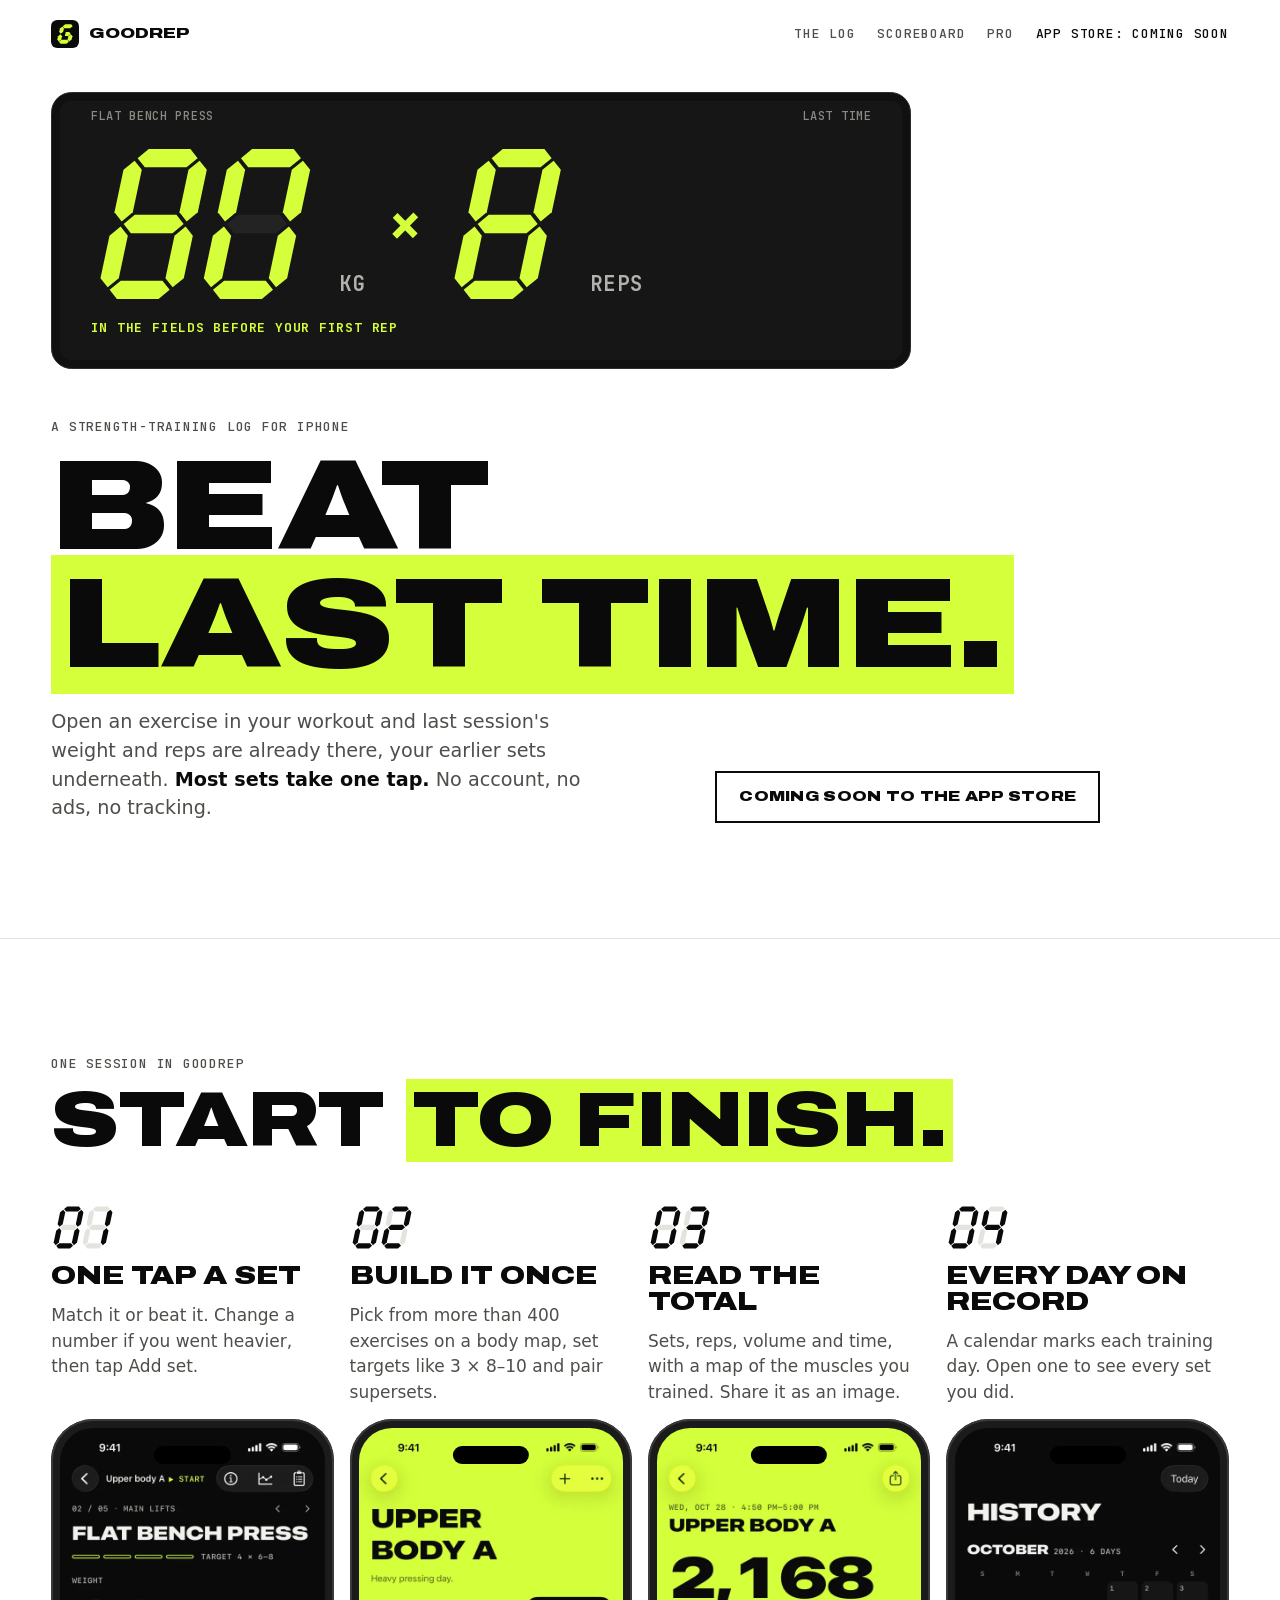
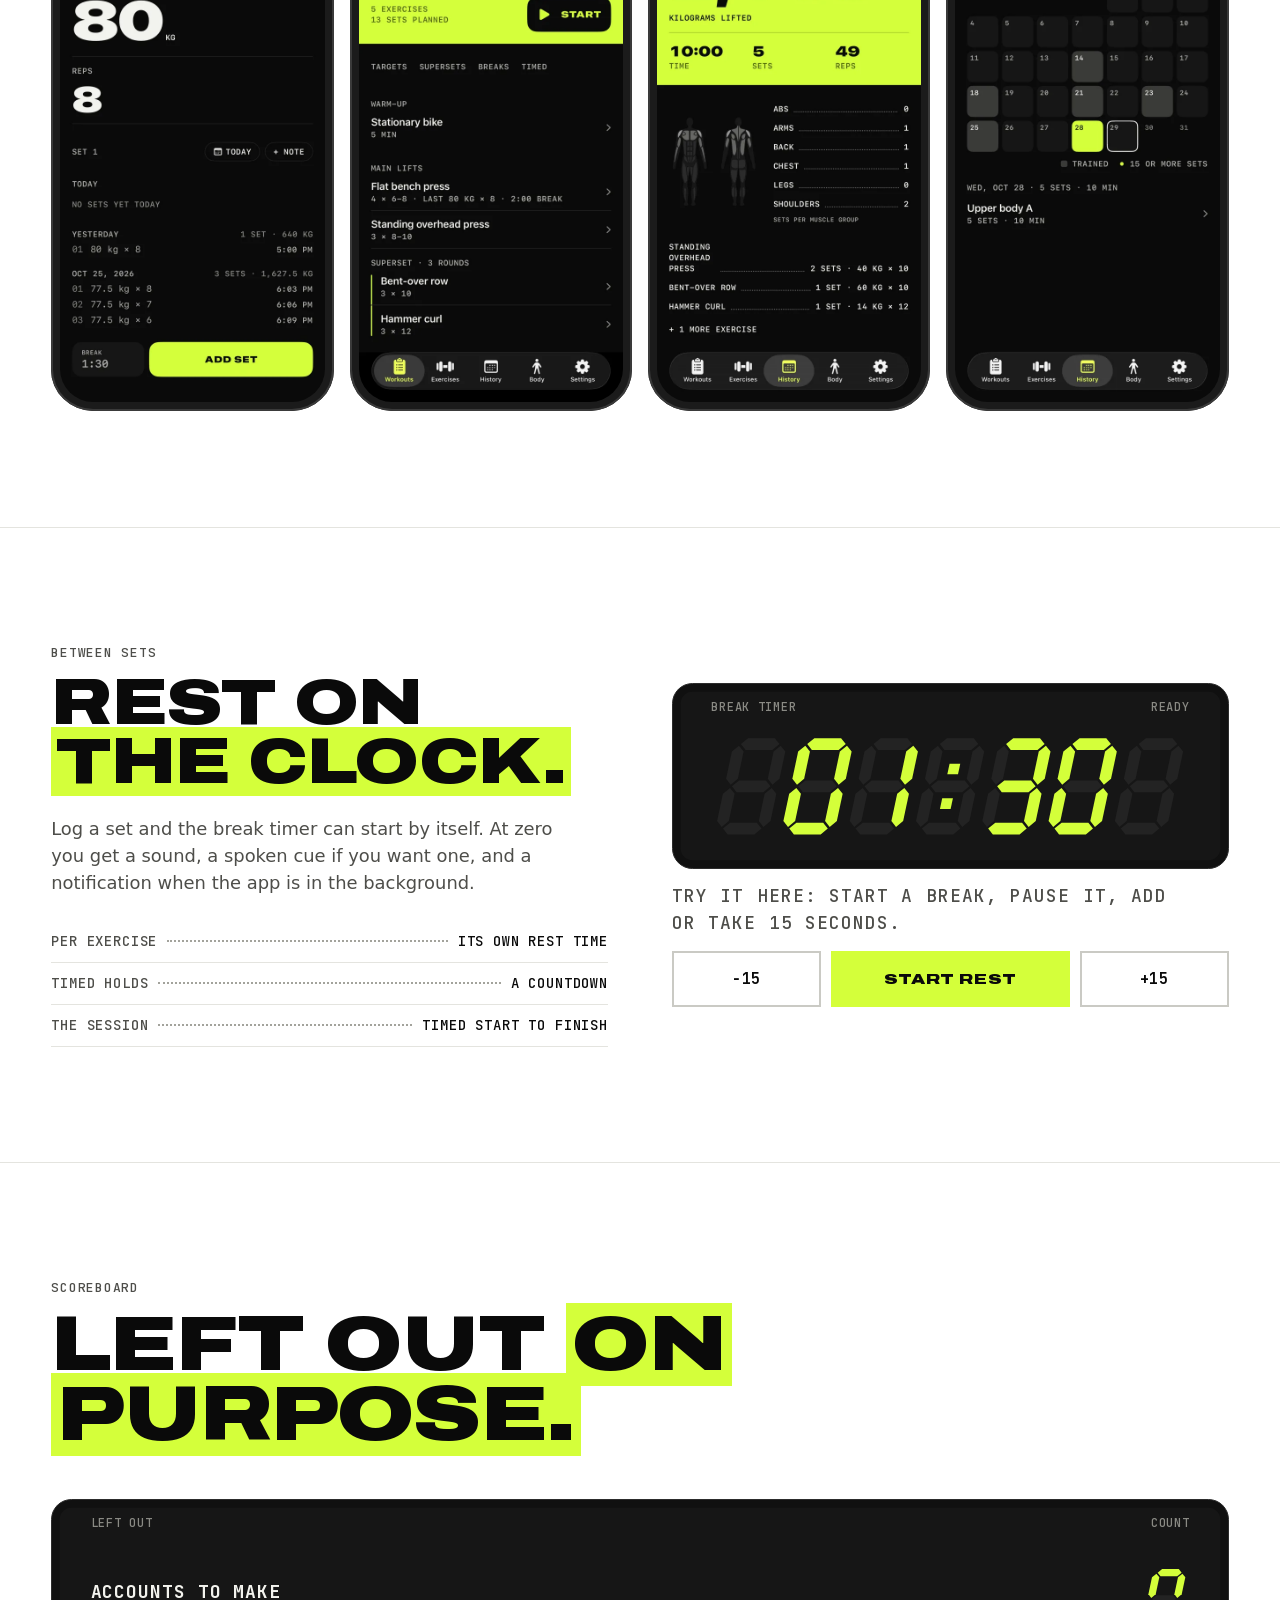
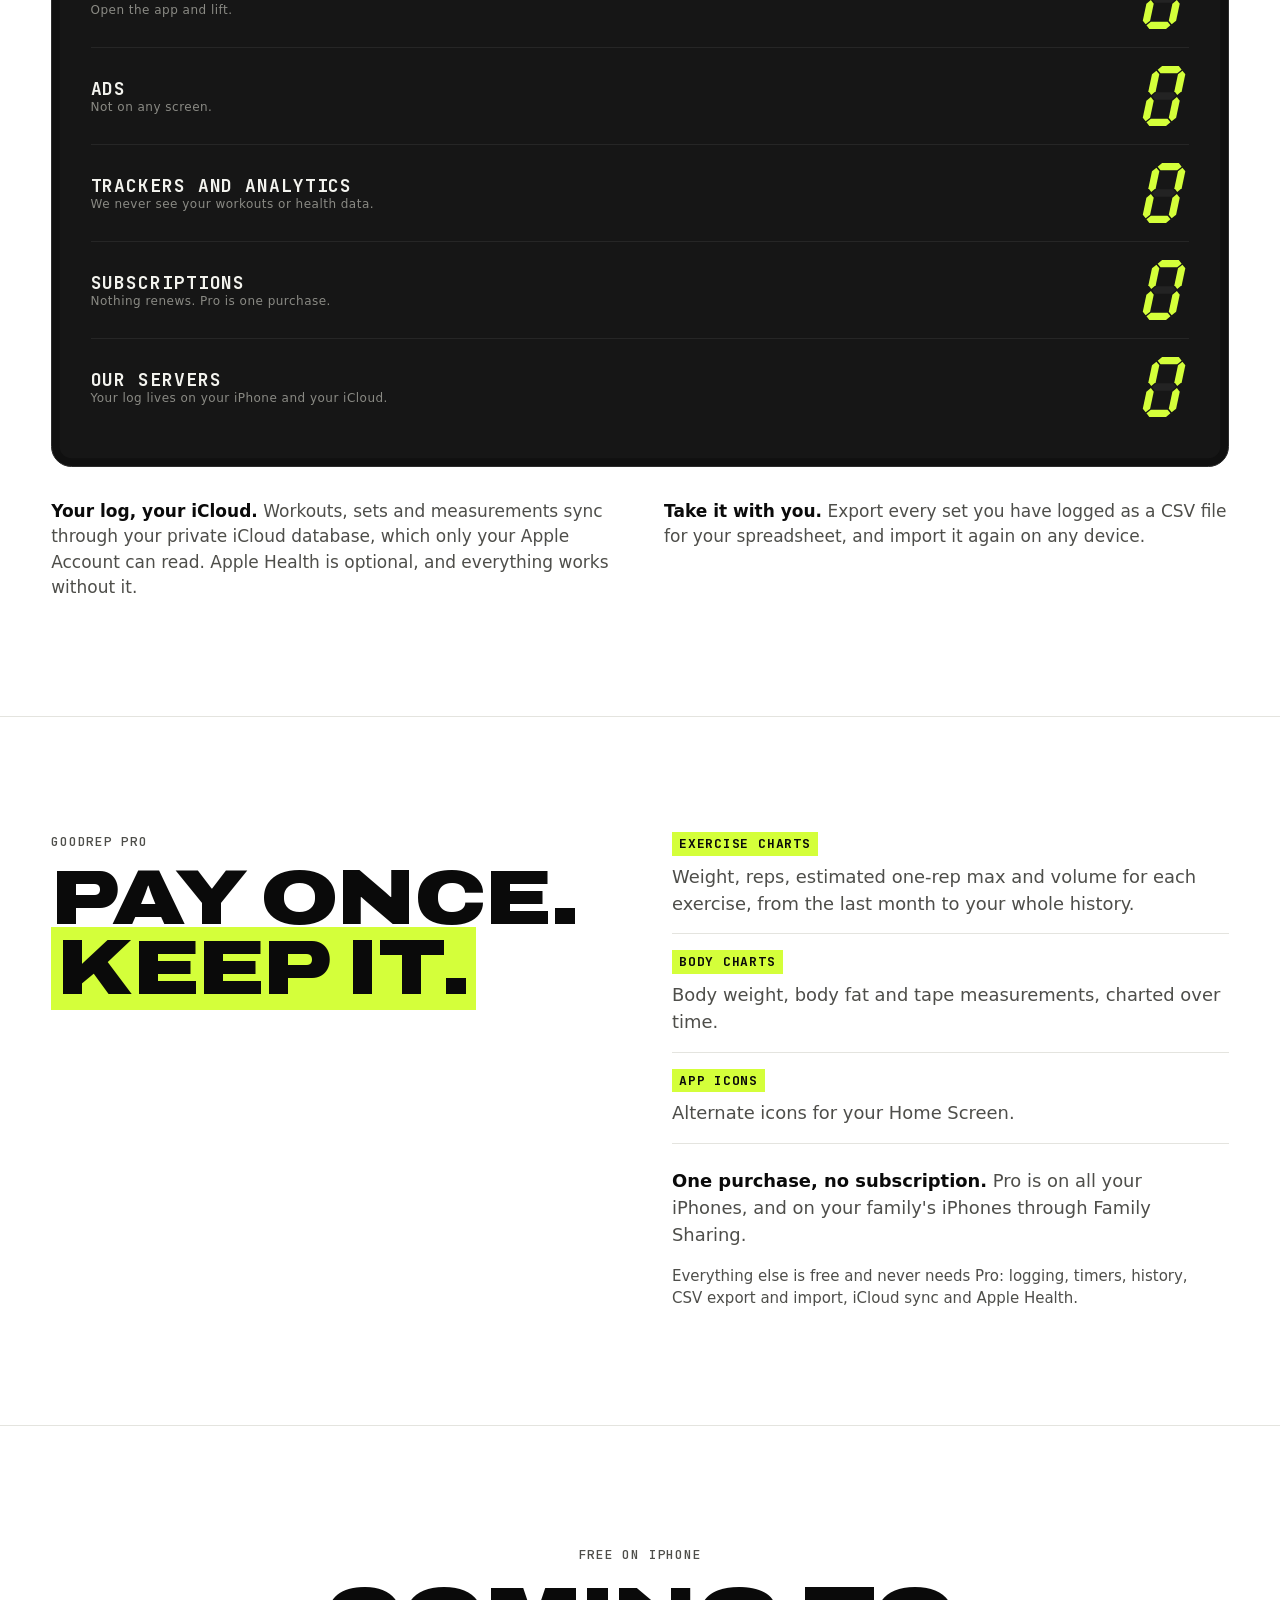
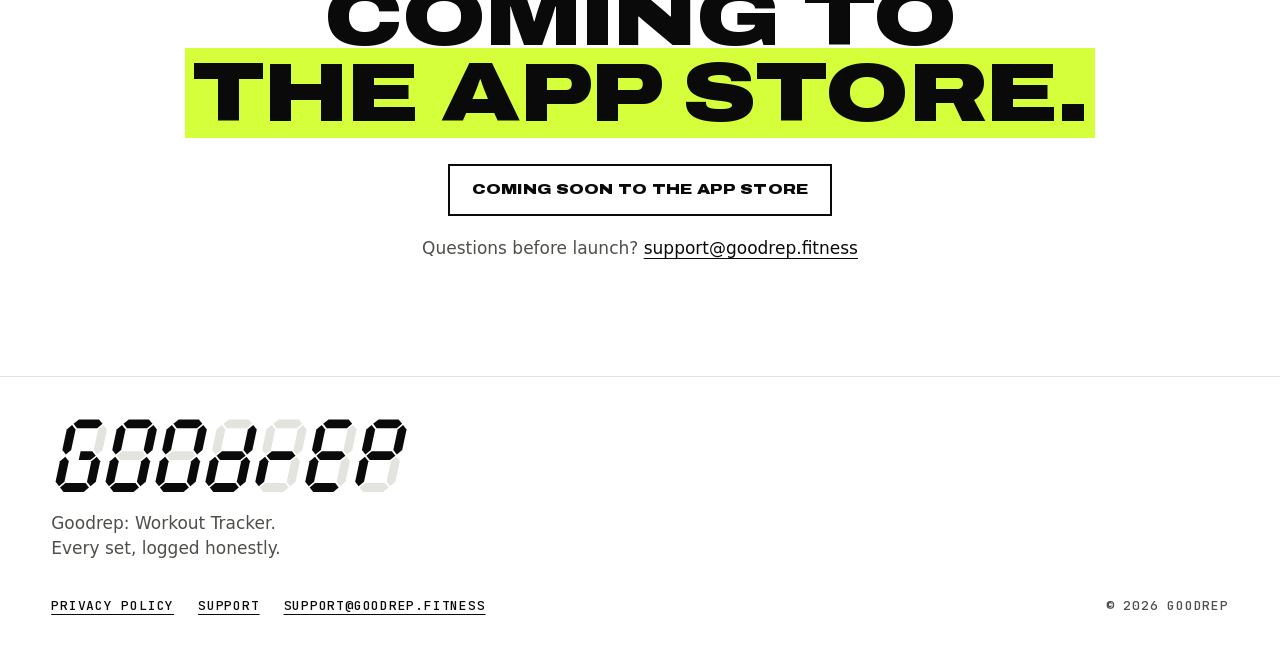
==== commit 92223360: "Site: footer says Goodrep, not the owner name Co-Authored-By: Claude Fable 5.1 <noreply@anthropic.co" ====
--- a/index.html
+++ b/index.html
@@ -300,7 +300,7 @@
         <li><a href="/support/">Support</a></li>
         <li><a href="mailto:support@goodrep.fitness">support@goodrep.fitness</a></li>
       </ul></nav>
-      <p>© 2026 Mukhammadjon Ibragimov</p>
+      <p>© 2026 Goodrep</p>
     </div>
   </div>
 </footer>
--- a/assets/css/site.css
+++ b/assets/css/site.css
@@ -0,0 +1,103 @@
+/* Goodrep site: the design system shared by /, /privacy/ and /support/.
+   Colours are the app's Volt tokens (docs/design/volt.md in the app repo): dark is chartreuse on black; light is ink on
+   white with a chartreuse highlighter, where chartreuse is only ever a fill behind black, never text or a line.
+   The LED housings (.housing) stay dark in both themes, like the app's full-screen timer. Page-specific rules live in
+   each page's own <style>. */
+
+@font-face { font-family: "Archivo"; font-style: normal; font-weight: 800 900; font-stretch: 125%; font-display: swap;
+  src: url("/assets/fonts/archivo-expanded-latin.woff2") format("woff2"); }
+@font-face { font-family: "JetBrains Mono"; font-style: normal; font-weight: 500 700; font-display: swap;
+  src: url("/assets/fonts/jetbrains-mono-latin.woff2") format("woff2"); }
+
+:root {
+  --bg: #0A0A0A; --surface: #161616; --surface2: #232323; --line: #262626;
+  --text: #F3F3EE; --text2: #B2B2AC; --text3: #8A8A84;
+  --mark: #D4FF3A;            /* accent ink: chartreuse in dark, ink in light */
+  --volt: #D4FF3A; --on-volt: #0A0A0A;
+  --seg-on: #D4FF3A; --seg-off: #232323;
+  --display: "Archivo", "Arial Black", system-ui, sans-serif;
+  --mono: "JetBrains Mono", ui-monospace, "SF Mono", Menlo, monospace;
+  --body: system-ui, -apple-system, "Segoe UI", Roboto, sans-serif;
+  --pad: clamp(16px, 4vw, 56px);       /* page gutter */
+  --section: clamp(56px, 9vw, 120px);  /* space above and below a section */
+  --max: 1320px;                       /* widest content */
+  --measure: 42rem;                    /* reading width */
+  color-scheme: dark light;
+}
+@media (prefers-color-scheme: light) {
+  :root {
+    --bg: #FFFFFF; --surface: #F2F2EF; --surface2: #E4E4DF; --line: #D9D9D3;
+    --text: #0A0A0A; --text2: #4E4E4A; --text3: #6B6B66;
+    --mark: #0A0A0A;
+    --seg-on: #0A0A0A; --seg-off: #E4E4DF;
+    color-scheme: light dark;
+  }
+}
+
+* { box-sizing: border-box; }
+html { scroll-behavior: smooth; }
+body { margin: 0; background: var(--bg); color: var(--text); font: 17px/1.5 var(--body); -webkit-text-size-adjust: 100%; }
+a { color: inherit; }
+img { display: block; max-width: 100%; }
+:focus-visible { outline: 3px solid var(--mark); outline-offset: 3px; }
+.skip { position: absolute; left: 8px; top: -60px; z-index: 30; background: var(--volt); color: var(--on-volt);
+  padding: 10px 14px; font: 700 13px var(--mono); text-transform: uppercase; }
+.skip:focus { top: 8px; }
+.sr { position: absolute; width: 1px; height: 1px; overflow: hidden; clip: rect(0 0 0 0); white-space: nowrap; }
+.wrap { max-width: var(--max); margin: 0 auto; padding: 0 var(--pad); }
+.mono { font-family: var(--mono); font-weight: 500; text-transform: uppercase; letter-spacing: .06em; font-size: 13px; }
+.display { text-wrap: balance; margin: 0; font-family: var(--display); font-weight: 900; font-stretch: 125%;
+  text-transform: uppercase; line-height: .92; letter-spacing: -.01em; }
+/* Emphasis: chartreuse text in dark, a chartreuse highlighter behind ink in light. */
+.hl { color: var(--mark); }
+@media (prefers-color-scheme: light) {
+  .hl { background: var(--volt); color: var(--on-volt); padding: 0 .08em; -webkit-box-decoration-break: clone; box-decoration-break: clone; }
+}
+
+/* Seven-segment displays (inline SVG from tools/segments.py) */
+.seg { display: block; width: 100%; height: auto; overflow: visible; }
+.seg polygon, .seg .colon { fill: var(--seg-off); }
+.seg .on, .seg .colon.on { fill: var(--seg-on); }
+/* The LED housing is dark in both themes. */
+.housing { --text: #F3F3EE; --text2: #B2B2AC; --text3: #8A8A84; --mark: #D4FF3A; --seg-on: #D4FF3A; --seg-off: #232323;
+  position: relative; color: var(--text); background: #161616; border: 1px solid #2C2C2C; border-radius: clamp(10px, 1.6vw, 22px);
+  padding: clamp(28px, 4vw, 56px) clamp(16px, 3vw, 48px) clamp(16px, 2.4vw, 32px);
+  box-shadow: inset 0 0 0 clamp(4px, .6vw, 8px) #101010; }
+.housing .tag { position: absolute; top: clamp(8px, 1.1vw, 16px); color: var(--text3); font-size: 12px; }
+.housing .tag.l { left: clamp(16px, 3vw, 48px); } .housing .tag.r { right: clamp(16px, 3vw, 48px); }
+
+/* Buttons. A ghost button is an outline in the accent ink. */
+.btns { display: flex; flex-wrap: wrap; gap: 12px; }
+.btn { display: inline-flex; align-items: center; justify-content: center; min-height: 52px; padding: 0 22px; border: 2px solid var(--volt);
+  background: var(--volt); color: var(--on-volt); text-decoration: none; font: 900 14px/1.15 var(--display); font-stretch: 125%;
+  text-transform: uppercase; letter-spacing: .02em; text-align: center; cursor: pointer; }
+.btn:hover { background: var(--bg); color: var(--mark); border-color: var(--mark); }
+.btn.ghost { background: transparent; color: var(--mark); border-color: var(--mark); }
+.btn.ghost:hover { background: var(--volt); color: var(--on-volt); border-color: var(--volt); }
+@media (prefers-color-scheme: light) { .btn.ghost:hover { border-color: var(--on-volt); } }
+@media (max-width: 420px) { .btn { padding: 0 12px; font-size: 13px; letter-spacing: 0; } }
+
+/* Header */
+header.top { display: flex; align-items: center; justify-content: space-between; gap: 16px; padding: 16px var(--pad); }
+.brand { display: flex; align-items: center; gap: 10px; text-decoration: none; font: 900 15px/1 var(--display); font-stretch: 125%; }
+/* The app icon itself: chartreuse G on a black tile, in both themes. */
+.brand svg { width: 28px; height: 28px; border-radius: 22%; background: #0A0A0A; padding: 4px; }
+.brand path { fill: #D4FF3A; }
+header nav ul { display: flex; gap: 6px 22px; margin: 0; padding: 0; list-style: none; }
+header nav a { text-decoration: none; color: var(--text2); padding: 8px 0; display: inline-block; }
+header nav a:hover, header nav a[aria-current="page"] { color: var(--mark); }
+header nav a[aria-current="page"] { text-decoration: underline; text-decoration-thickness: 2px; text-underline-offset: 6px; }
+header nav .cta-link { color: var(--mark); }
+
+/* Footer */
+footer.site { padding: 40px 0; border-top: 1px solid var(--surface2); }
+footer.site .seg { max-width: 360px; }
+footer.site .tagline { margin: 16px 0 28px; color: var(--text2); }
+footer.site .row { display: flex; flex-wrap: wrap; justify-content: space-between; gap: 16px; color: var(--text2); }
+footer.site ul { display: flex; flex-wrap: wrap; gap: 8px 24px; margin: 0; padding: 0; list-style: none; }
+footer.site a { color: var(--text); text-underline-offset: 4px; display: inline-block; padding: 6px 0; }
+footer.site a:hover { color: var(--mark); text-decoration-thickness: 2px; }
+footer.site a[aria-current="page"] { color: var(--mark); text-decoration-thickness: 2px; }
+footer.site p { margin: 6px 0 0; }
+
+@media (prefers-reduced-motion: reduce) { html { scroll-behavior: auto; } }
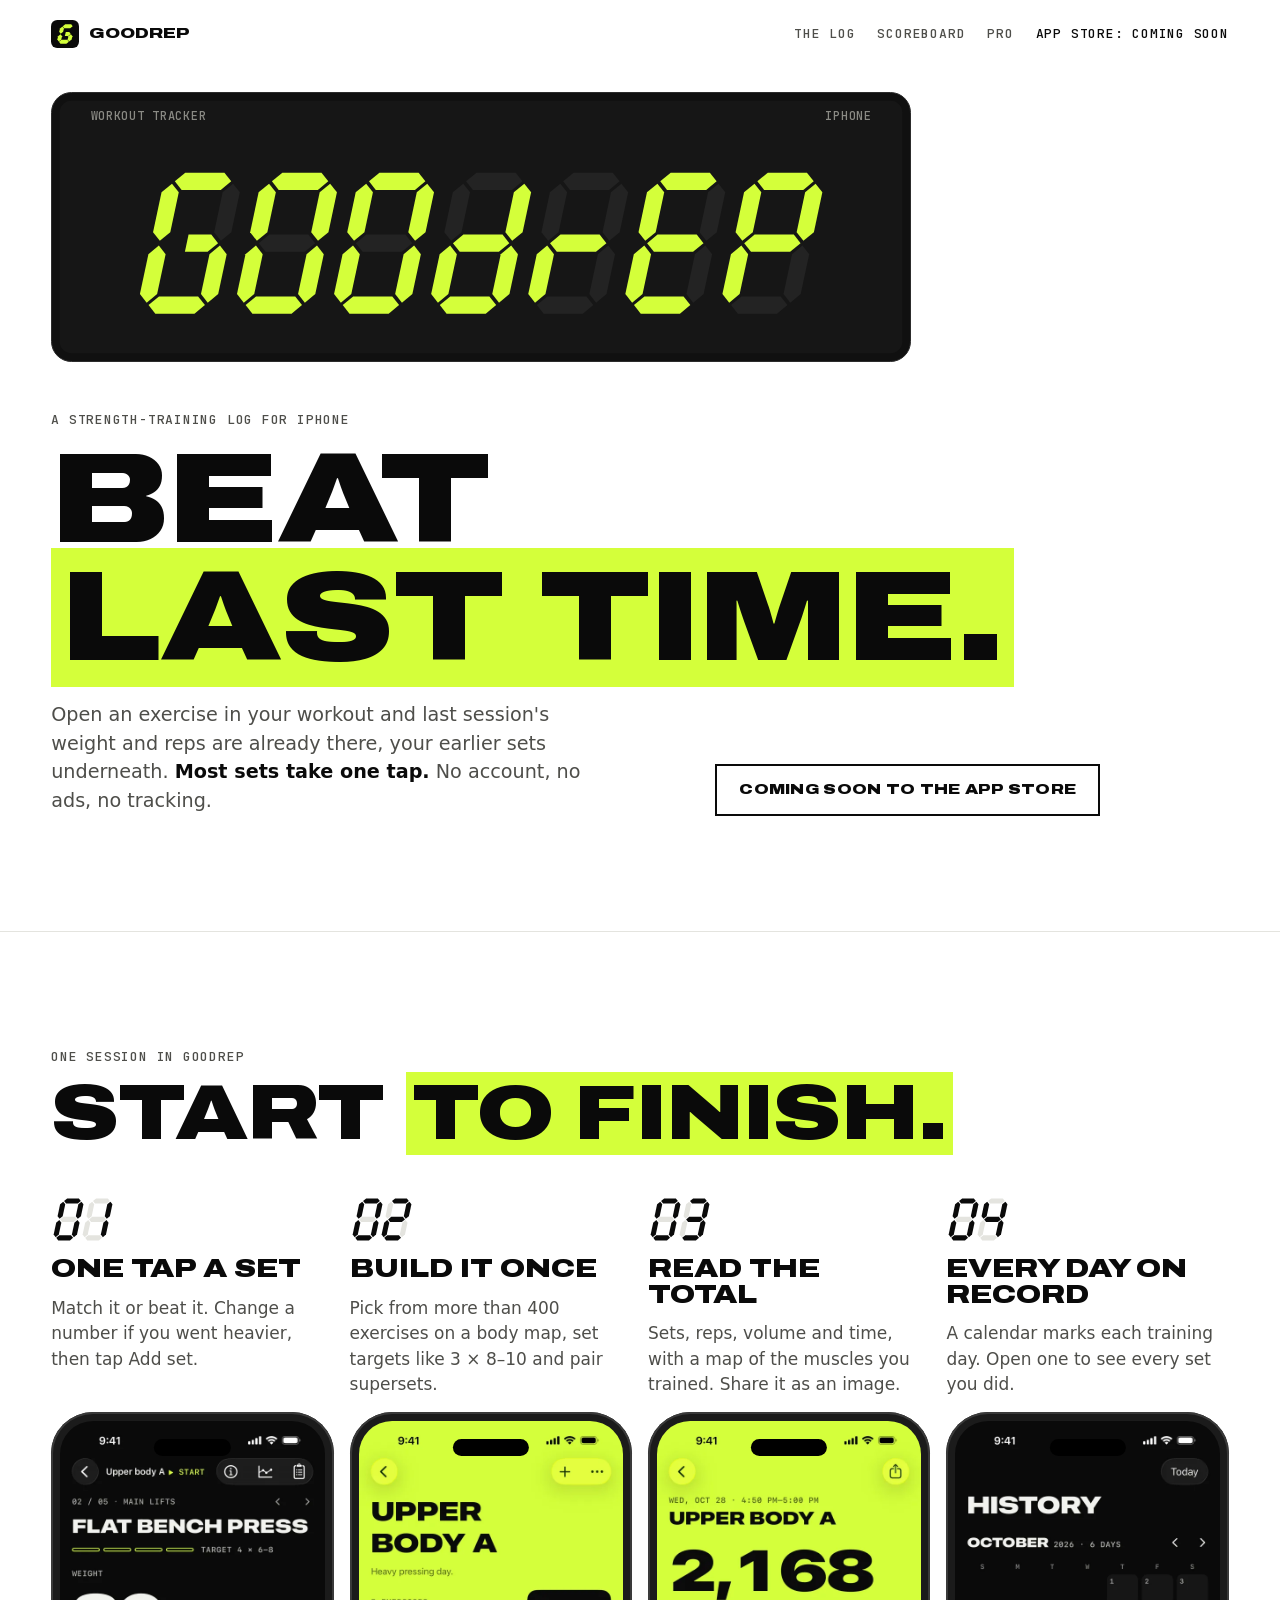
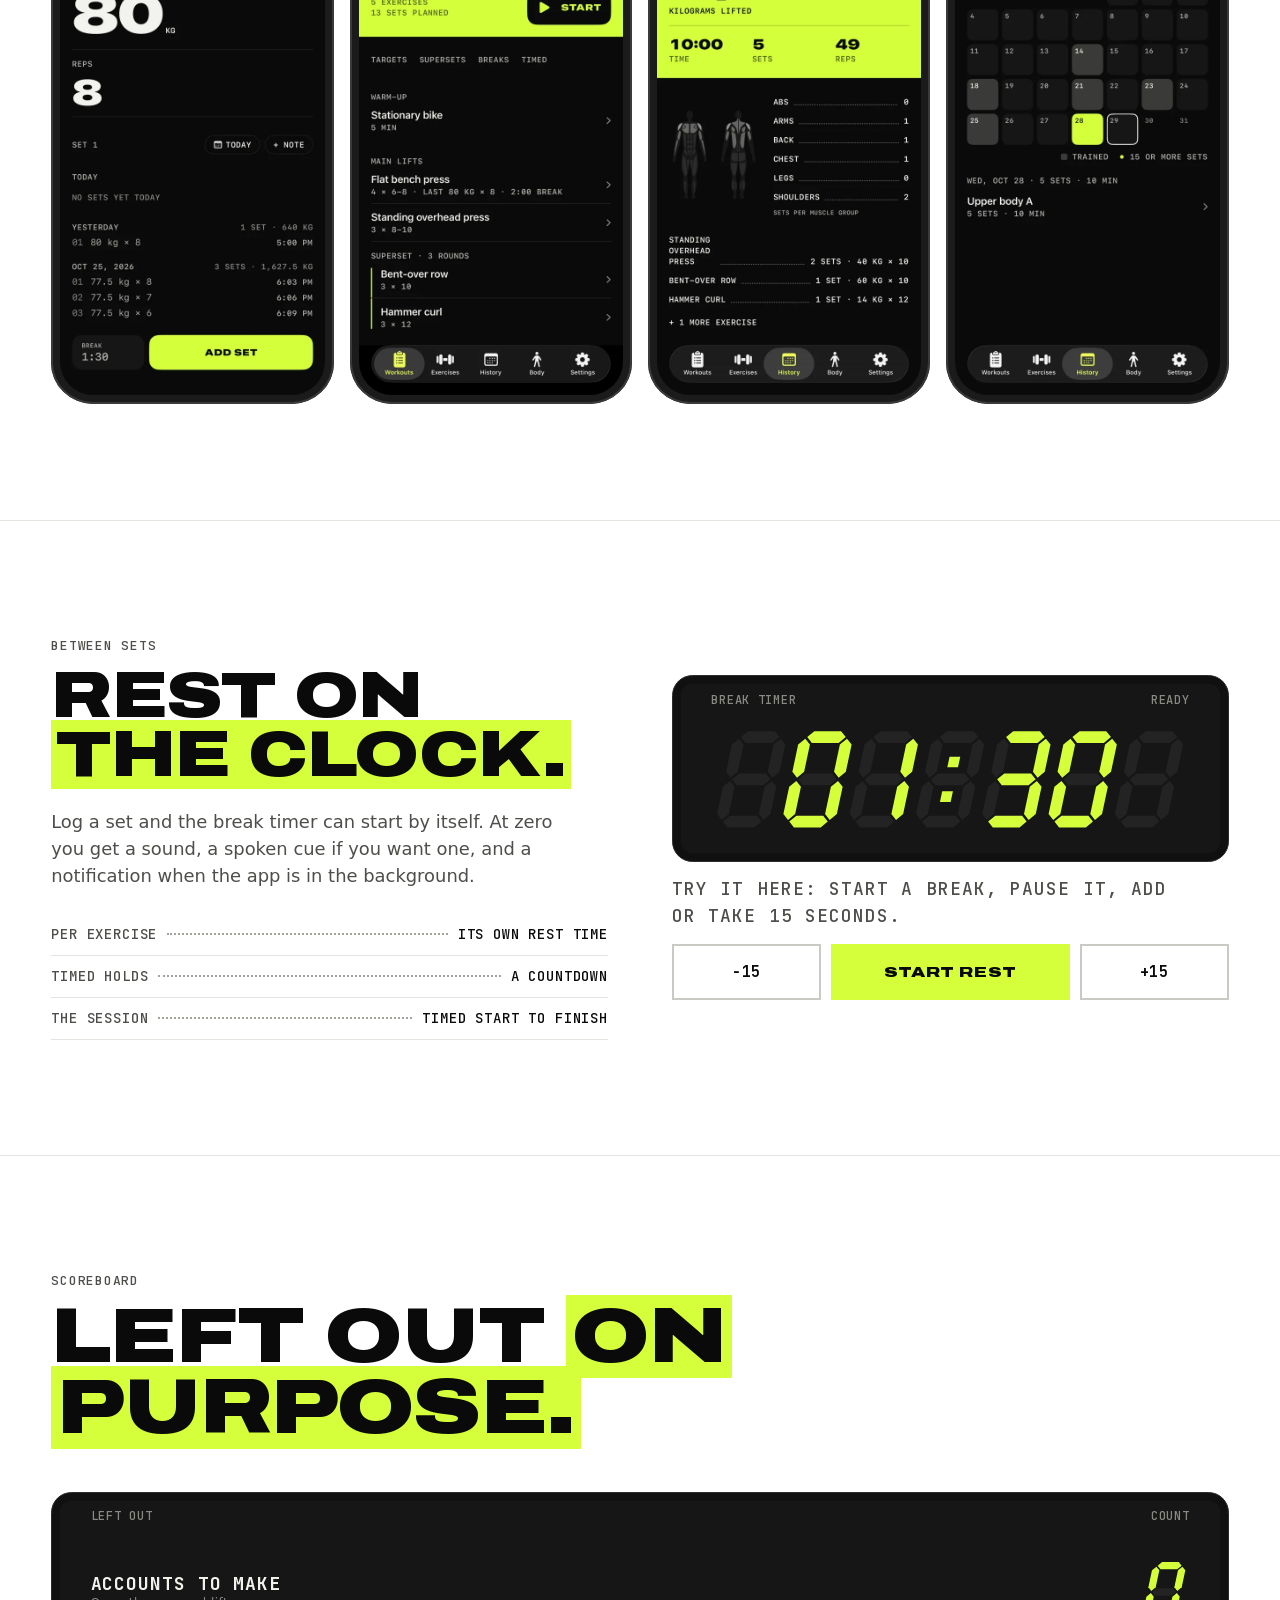
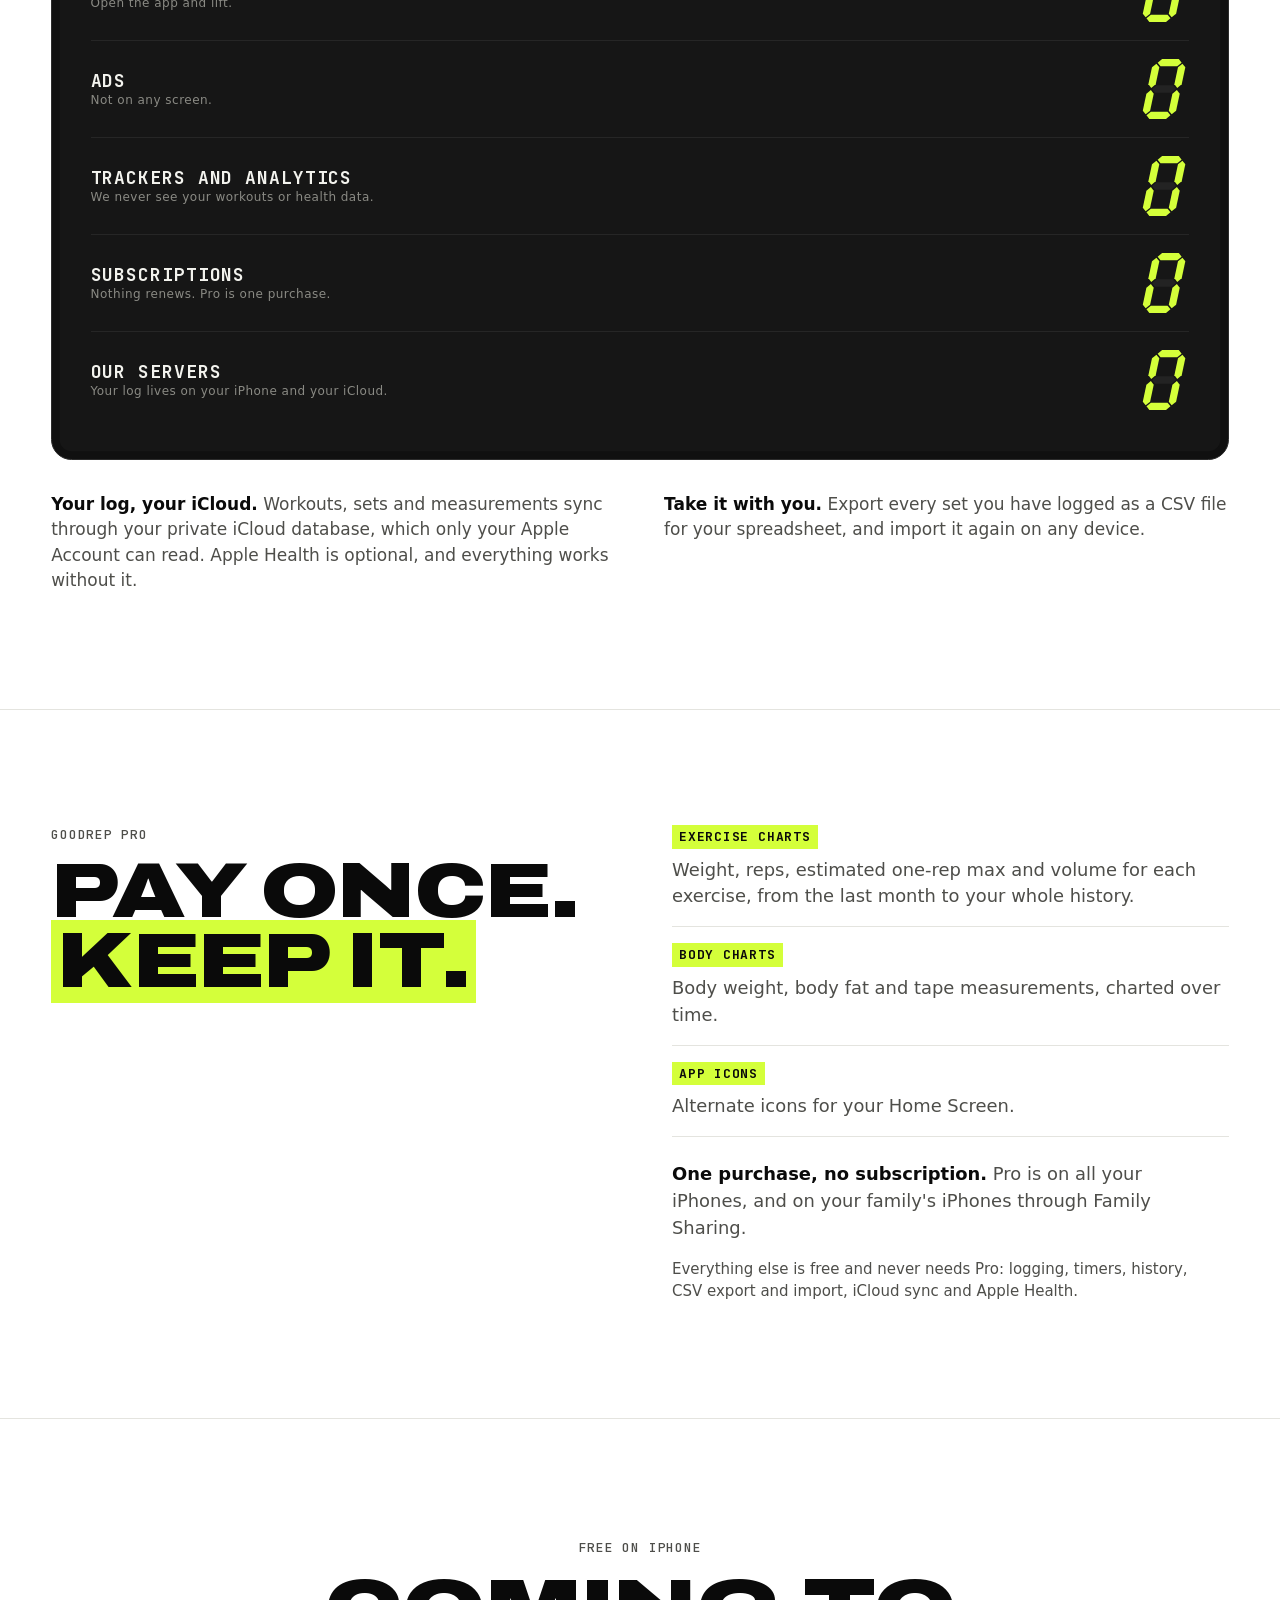
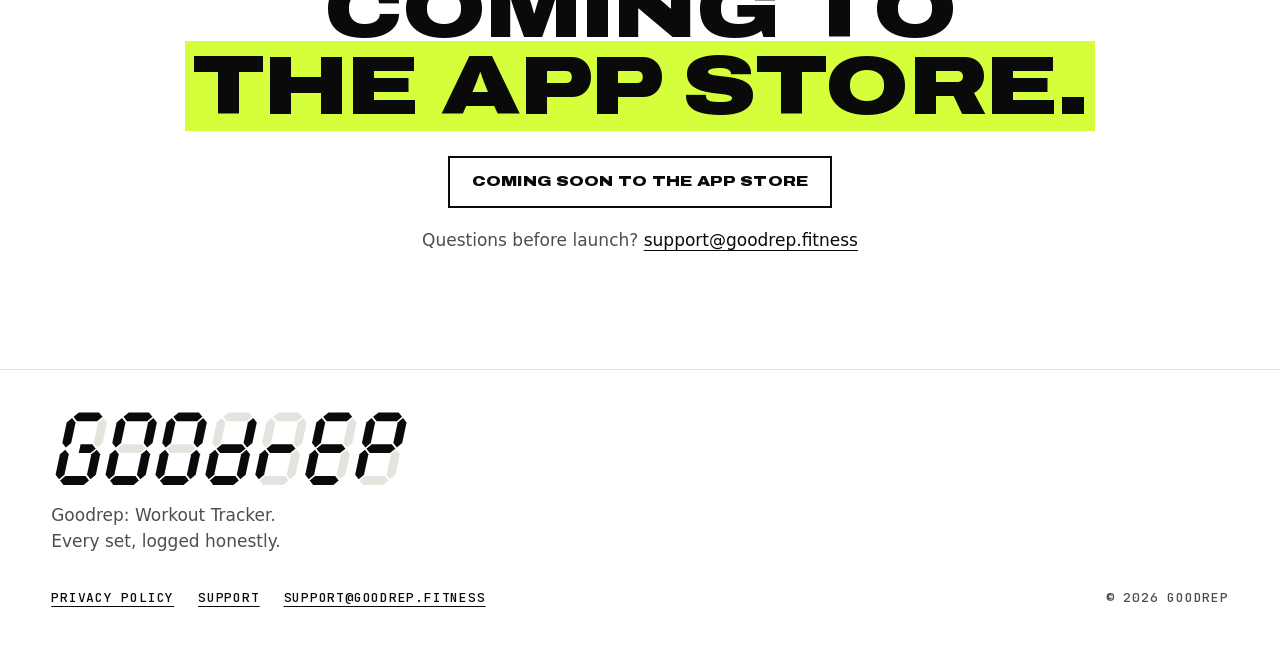
==== commit 932107e2: "Site: hero board is a buzzing GOODREP sign The hero readout showed 80 kg x 8 with a one-off power-on" ====
--- a/index.html
+++ b/index.html
@@ -141,11 +141,25 @@
 .store p { color: var(--text2); margin: 20px 0 0; }
 .store p a { color: var(--text); text-underline-offset: 4px; }
 
-/* Power-on flicker of the hero board */
-.boot .seg .on { animation: boot .7s steps(1) both; }
-.boot .seg g:nth-of-type(2) .on { animation-delay: .08s; } .boot .seg g:nth-of-type(3) .on { animation-delay: .16s; }
-@keyframes boot { 0% { fill: var(--seg-off); } 30% { fill: var(--seg-on); } 45% { fill: var(--seg-off); } 60% { fill: var(--seg-on); } }
-@media (prefers-reduced-motion: reduce) { .boot .seg .on, .done .seg .on { animation: none; } }
+/* The hero sign buzzes like a gym clock with a loose contact: every letter drops out on its own beat, non stop */
+.sign .seg .on { animation: buzz 4.8s steps(1) infinite; }
+.sign .seg g:nth-of-type(2) .on { animation-delay: -1.3s; } .sign .seg g:nth-of-type(3) .on { animation-delay: -2.9s; }
+.sign .seg g:nth-of-type(4) .on { animation-delay: -0.7s; } .sign .seg g:nth-of-type(5) .on { animation-delay: -3.7s; }
+.sign .seg g:nth-of-type(6) .on { animation-delay: -2.1s; } .sign .seg g:nth-of-type(7) .on { animation-delay: -4.3s; }
+@keyframes buzz {
+  0%, 100% { fill: var(--seg-on); }
+  4% { fill: var(--seg-dim); } 4.6% { fill: var(--seg-on); }
+  13% { fill: var(--seg-dim); } 13.4% { fill: var(--seg-off); } 14.1% { fill: var(--seg-on); }
+  31% { fill: var(--seg-dim); } 31.5% { fill: var(--seg-on); }
+  52% { fill: var(--seg-off); } 52.6% { fill: var(--seg-dim); } 53.4% { fill: var(--seg-on); }
+  71% { fill: var(--seg-dim); } 71.3% { fill: var(--seg-on); } 72.2% { fill: var(--seg-dim); } 72.7% { fill: var(--seg-on); }
+  89% { fill: var(--seg-off); } 89.5% { fill: var(--seg-on); }
+}
+.housing { --seg-dim: #6B8A14; }
+.sign { cursor: pointer; -webkit-tap-highlight-color: transparent; }
+.sign .row { display: block; padding: clamp(10px, 2vw, 24px) 0 clamp(4px, 1vw, 12px); }
+.sign .seg { width: 100%; height: auto; max-width: 700px; margin: 0 auto; }
+@media (prefers-reduced-motion: reduce) { .sign .seg .on, .done .seg .on { animation: none; } }
 </style>
 </head>
 <body>
@@ -164,14 +178,11 @@
 
 <main id="main">
   <section class="wrap hero" aria-labelledby="h1">
-    <div class="housing readout boot">
-      <span class="tag l mono">Flat bench press</span><span class="tag r mono">Last time</span>
-      <p class="row" role="img" aria-label="Last time: 80 kilograms for 8 reps">
-        <!--seg:kg--><svg class="seg" viewBox="-6 -6 274 192" aria-hidden="true"><g transform="translate(38.3 0) skewX(-12)"><polygon points="25.0,0.0 75.0,0.0 86.0,11.0 75.0,22.0 25.0,22.0 14.0,11.0" class="on"/><polygon points="89.0,14.0 100.0,25.0 100.0,76.0 89.0,87.0 78.0,76.0 78.0,25.0" class="on"/><polygon points="89.0,93.0 100.0,104.0 100.0,155.0 89.0,166.0 78.0,155.0 78.0,104.0" class="on"/><polygon points="25.0,158.0 75.0,158.0 86.0,169.0 75.0,180.0 25.0,180.0 14.0,169.0" class="on"/><polygon points="11.0,93.0 22.0,104.0 22.0,155.0 11.0,166.0 0.0,155.0 0.0,104.0" class="on"/><polygon points="11.0,14.0 22.0,25.0 22.0,76.0 11.0,87.0 0.0,76.0 0.0,25.0" class="on"/><polygon points="25.0,79.0 75.0,79.0 86.0,90.0 75.0,101.0 25.0,101.0 14.0,90.0" class="on"/></g><g transform="translate(162.3 0) skewX(-12)"><polygon points="25.0,0.0 75.0,0.0 86.0,11.0 75.0,22.0 25.0,22.0 14.0,11.0" class="on"/><polygon points="89.0,14.0 100.0,25.0 100.0,76.0 89.0,87.0 78.0,76.0 78.0,25.0" class="on"/><polygon points="89.0,93.0 100.0,104.0 100.0,155.0 89.0,166.0 78.0,155.0 78.0,104.0" class="on"/><polygon points="25.0,158.0 75.0,158.0 86.0,169.0 75.0,180.0 25.0,180.0 14.0,169.0" class="on"/><polygon points="11.0,93.0 22.0,104.0 22.0,155.0 11.0,166.0 0.0,155.0 0.0,104.0" class="on"/><polygon points="11.0,14.0 22.0,25.0 22.0,76.0 11.0,87.0 0.0,76.0 0.0,25.0" class="on"/><polygon points="25.0,79.0 75.0,79.0 86.0,90.0 75.0,101.0 25.0,101.0 14.0,90.0"/></g></svg><!--/seg--><span class="u mono" aria-hidden="true">kg</span>
-        <span class="x" aria-hidden="true">×</span>
-        <!--seg:reps--><svg class="seg" viewBox="-6 -6 150 192" aria-hidden="true"><g transform="translate(38.3 0) skewX(-12)"><polygon points="25.0,0.0 75.0,0.0 86.0,11.0 75.0,22.0 25.0,22.0 14.0,11.0" class="on"/><polygon points="89.0,14.0 100.0,25.0 100.0,76.0 89.0,87.0 78.0,76.0 78.0,25.0" class="on"/><polygon points="89.0,93.0 100.0,104.0 100.0,155.0 89.0,166.0 78.0,155.0 78.0,104.0" class="on"/><polygon points="25.0,158.0 75.0,158.0 86.0,169.0 75.0,180.0 25.0,180.0 14.0,169.0" class="on"/><polygon points="11.0,93.0 22.0,104.0 22.0,155.0 11.0,166.0 0.0,155.0 0.0,104.0" class="on"/><polygon points="11.0,14.0 22.0,25.0 22.0,76.0 11.0,87.0 0.0,76.0 0.0,25.0" class="on"/><polygon points="25.0,79.0 75.0,79.0 86.0,90.0 75.0,101.0 25.0,101.0 14.0,90.0" class="on"/></g></svg><!--/seg--><span class="u mono" aria-hidden="true">reps</span>
+    <div class="housing readout sign" id="sign" title="Tap for the buzz">
+      <span class="tag l mono">Workout tracker</span><span class="tag r mono">iPhone</span>
+      <p class="row" role="img" aria-label="Goodrep">
+        <!--seg:hero--><svg class="seg" viewBox="-6 -6 894 192" aria-hidden="true"><g transform="translate(38.3 0) skewX(-12)"><polygon points="25.0,0.0 75.0,0.0 86.0,11.0 75.0,22.0 25.0,22.0 14.0,11.0" class="on"/><polygon points="89.0,14.0 100.0,25.0 100.0,76.0 89.0,87.0 78.0,76.0 78.0,25.0"/><polygon points="89.0,93.0 100.0,104.0 100.0,155.0 89.0,166.0 78.0,155.0 78.0,104.0" class="on"/><polygon points="25.0,158.0 75.0,158.0 86.0,169.0 75.0,180.0 25.0,180.0 14.0,169.0" class="on"/><polygon points="11.0,93.0 22.0,104.0 22.0,155.0 11.0,166.0 0.0,155.0 0.0,104.0" class="on"/><polygon points="11.0,14.0 22.0,25.0 22.0,76.0 11.0,87.0 0.0,76.0 0.0,25.0" class="on"/><polygon points="46.0,79.0 75.0,79.0 86.0,90.0 75.0,101.0 46.0,101.0" class="on"/></g><g transform="translate(162.3 0) skewX(-12)"><polygon points="25.0,0.0 75.0,0.0 86.0,11.0 75.0,22.0 25.0,22.0 14.0,11.0" class="on"/><polygon points="89.0,14.0 100.0,25.0 100.0,76.0 89.0,87.0 78.0,76.0 78.0,25.0" class="on"/><polygon points="89.0,93.0 100.0,104.0 100.0,155.0 89.0,166.0 78.0,155.0 78.0,104.0" class="on"/><polygon points="25.0,158.0 75.0,158.0 86.0,169.0 75.0,180.0 25.0,180.0 14.0,169.0" class="on"/><polygon points="11.0,93.0 22.0,104.0 22.0,155.0 11.0,166.0 0.0,155.0 0.0,104.0" class="on"/><polygon points="11.0,14.0 22.0,25.0 22.0,76.0 11.0,87.0 0.0,76.0 0.0,25.0" class="on"/><polygon points="25.0,79.0 75.0,79.0 86.0,90.0 75.0,101.0 25.0,101.0 14.0,90.0"/></g><g transform="translate(286.3 0) skewX(-12)"><polygon points="25.0,0.0 75.0,0.0 86.0,11.0 75.0,22.0 25.0,22.0 14.0,11.0" class="on"/><polygon points="89.0,14.0 100.0,25.0 100.0,76.0 89.0,87.0 78.0,76.0 78.0,25.0" class="on"/><polygon points="89.0,93.0 100.0,104.0 100.0,155.0 89.0,166.0 78.0,155.0 78.0,104.0" class="on"/><polygon points="25.0,158.0 75.0,158.0 86.0,169.0 75.0,180.0 25.0,180.0 14.0,169.0" class="on"/><polygon points="11.0,93.0 22.0,104.0 22.0,155.0 11.0,166.0 0.0,155.0 0.0,104.0" class="on"/><polygon points="11.0,14.0 22.0,25.0 22.0,76.0 11.0,87.0 0.0,76.0 0.0,25.0" class="on"/><polygon points="25.0,79.0 75.0,79.0 86.0,90.0 75.0,101.0 25.0,101.0 14.0,90.0"/></g><g transform="translate(410.3 0) skewX(-12)"><polygon points="25.0,0.0 75.0,0.0 86.0,11.0 75.0,22.0 25.0,22.0 14.0,11.0"/><polygon points="89.0,14.0 100.0,25.0 100.0,76.0 89.0,87.0 78.0,76.0 78.0,25.0" class="on"/><polygon points="89.0,93.0 100.0,104.0 100.0,155.0 89.0,166.0 78.0,155.0 78.0,104.0" class="on"/><polygon points="25.0,158.0 75.0,158.0 86.0,169.0 75.0,180.0 25.0,180.0 14.0,169.0" class="on"/><polygon points="11.0,93.0 22.0,104.0 22.0,155.0 11.0,166.0 0.0,155.0 0.0,104.0" class="on"/><polygon points="11.0,14.0 22.0,25.0 22.0,76.0 11.0,87.0 0.0,76.0 0.0,25.0"/><polygon points="25.0,79.0 75.0,79.0 86.0,90.0 75.0,101.0 25.0,101.0 14.0,90.0" class="on"/></g><g transform="translate(534.3 0) skewX(-12)"><polygon points="25.0,0.0 75.0,0.0 86.0,11.0 75.0,22.0 25.0,22.0 14.0,11.0"/><polygon points="89.0,14.0 100.0,25.0 100.0,76.0 89.0,87.0 78.0,76.0 78.0,25.0"/><polygon points="89.0,93.0 100.0,104.0 100.0,155.0 89.0,166.0 78.0,155.0 78.0,104.0"/><polygon points="25.0,158.0 75.0,158.0 86.0,169.0 75.0,180.0 25.0,180.0 14.0,169.0"/><polygon points="11.0,93.0 22.0,104.0 22.0,155.0 11.0,166.0 0.0,155.0 0.0,104.0" class="on"/><polygon points="11.0,14.0 22.0,25.0 22.0,76.0 11.0,87.0 0.0,76.0 0.0,25.0"/><polygon points="25.0,79.0 75.0,79.0 86.0,90.0 75.0,101.0 25.0,101.0 14.0,90.0" class="on"/></g><g transform="translate(658.3 0) skewX(-12)"><polygon points="25.0,0.0 75.0,0.0 86.0,11.0 75.0,22.0 25.0,22.0 14.0,11.0" class="on"/><polygon points="89.0,14.0 100.0,25.0 100.0,76.0 89.0,87.0 78.0,76.0 78.0,25.0"/><polygon points="89.0,93.0 100.0,104.0 100.0,155.0 89.0,166.0 78.0,155.0 78.0,104.0"/><polygon points="25.0,158.0 75.0,158.0 86.0,169.0 75.0,180.0 25.0,180.0 14.0,169.0" class="on"/><polygon points="11.0,93.0 22.0,104.0 22.0,155.0 11.0,166.0 0.0,155.0 0.0,104.0" class="on"/><polygon points="11.0,14.0 22.0,25.0 22.0,76.0 11.0,87.0 0.0,76.0 0.0,25.0" class="on"/><polygon points="25.0,79.0 75.0,79.0 86.0,90.0 75.0,101.0 25.0,101.0 14.0,90.0" class="on"/></g><g transform="translate(782.3 0) skewX(-12)"><polygon points="25.0,0.0 75.0,0.0 86.0,11.0 75.0,22.0 25.0,22.0 14.0,11.0" class="on"/><polygon points="89.0,14.0 100.0,25.0 100.0,76.0 89.0,87.0 78.0,76.0 78.0,25.0" class="on"/><polygon points="89.0,93.0 100.0,104.0 100.0,155.0 89.0,166.0 78.0,155.0 78.0,104.0"/><polygon points="25.0,158.0 75.0,158.0 86.0,169.0 75.0,180.0 25.0,180.0 14.0,169.0"/><polygon points="11.0,93.0 22.0,104.0 22.0,155.0 11.0,166.0 0.0,155.0 0.0,104.0" class="on"/><polygon points="11.0,14.0 22.0,25.0 22.0,76.0 11.0,87.0 0.0,76.0 0.0,25.0" class="on"/><polygon points="25.0,79.0 75.0,79.0 86.0,90.0 75.0,101.0 25.0,101.0 14.0,90.0" class="on"/></g></svg><!--/seg-->
       </p>
-      <p class="caption mono">In the fields before your first rep</p>
     </div>
     <p class="eyebrow mono">A strength-training log for iPhone</p>
     <h1 class="display" id="h1">Beat<br> <span class="hl">last time.</span></h1>
@@ -360,5 +371,22 @@
   document.getElementById("plus").addEventListener("click", () => nudge(15));
 })();
 </script>
+<script>
+  // A short electric buzz when the sign is tapped. Synthesised, so no audio file; nothing plays without a tap.
+  (() => {
+    const sign = document.getElementById("sign"); let ctx = null;
+    sign.addEventListener("click", () => {
+      try {
+        ctx = ctx || new (window.AudioContext || window.webkitAudioContext)();
+        const t = ctx.currentTime, gain = ctx.createGain(), osc = ctx.createOscillator(), sub = ctx.createOscillator();
+        osc.type = "sawtooth"; osc.frequency.value = 55; sub.type = "square"; sub.frequency.value = 110;
+        gain.gain.setValueAtTime(0.0001, t); gain.gain.exponentialRampToValueAtTime(0.12, t + 0.02);
+        gain.gain.setValueAtTime(0.12, t + 0.18); gain.gain.exponentialRampToValueAtTime(0.0001, t + 0.32);
+        osc.connect(gain); sub.connect(gain); gain.connect(ctx.destination);
+        osc.start(t); sub.start(t); osc.stop(t + 0.34); sub.stop(t + 0.34);
+      } catch (e) { /* no audio: the sign still buzzes visually */ }
+    });
+  })();
+</script>
 </body>
 </html>
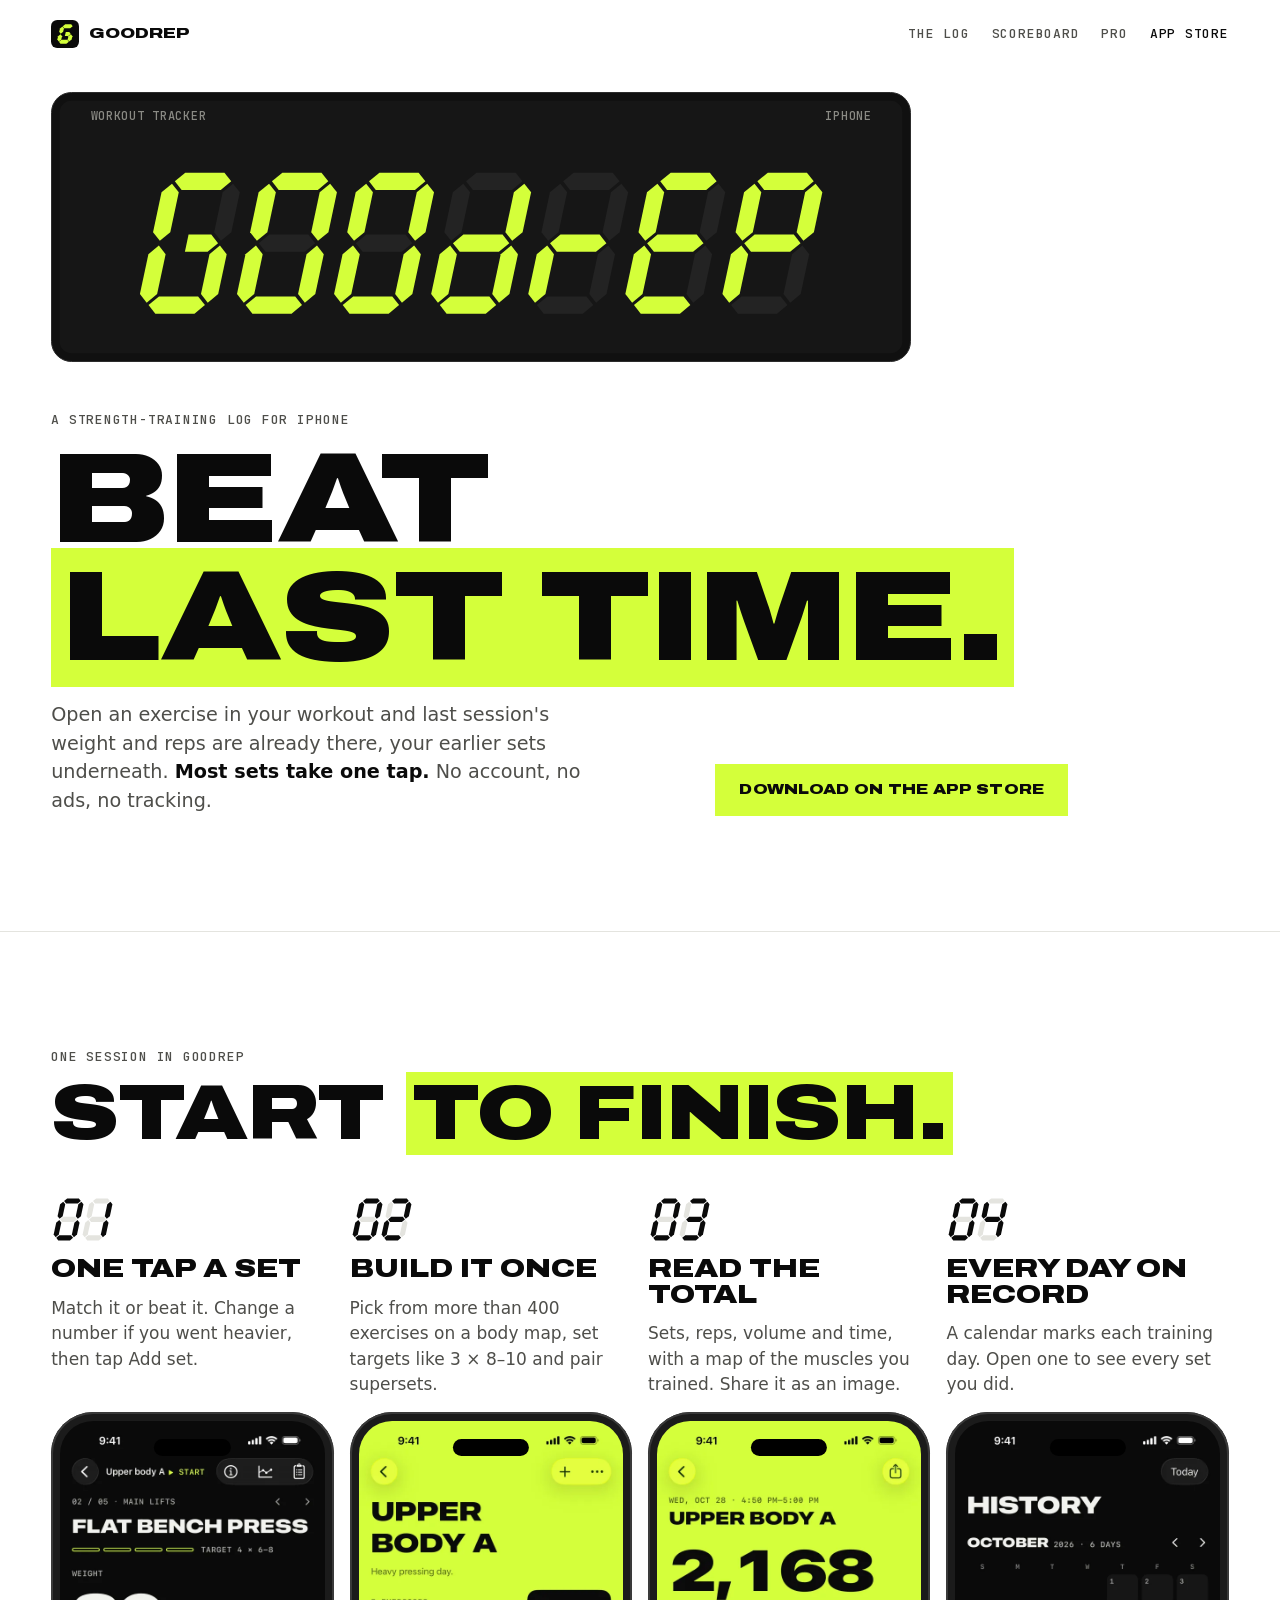
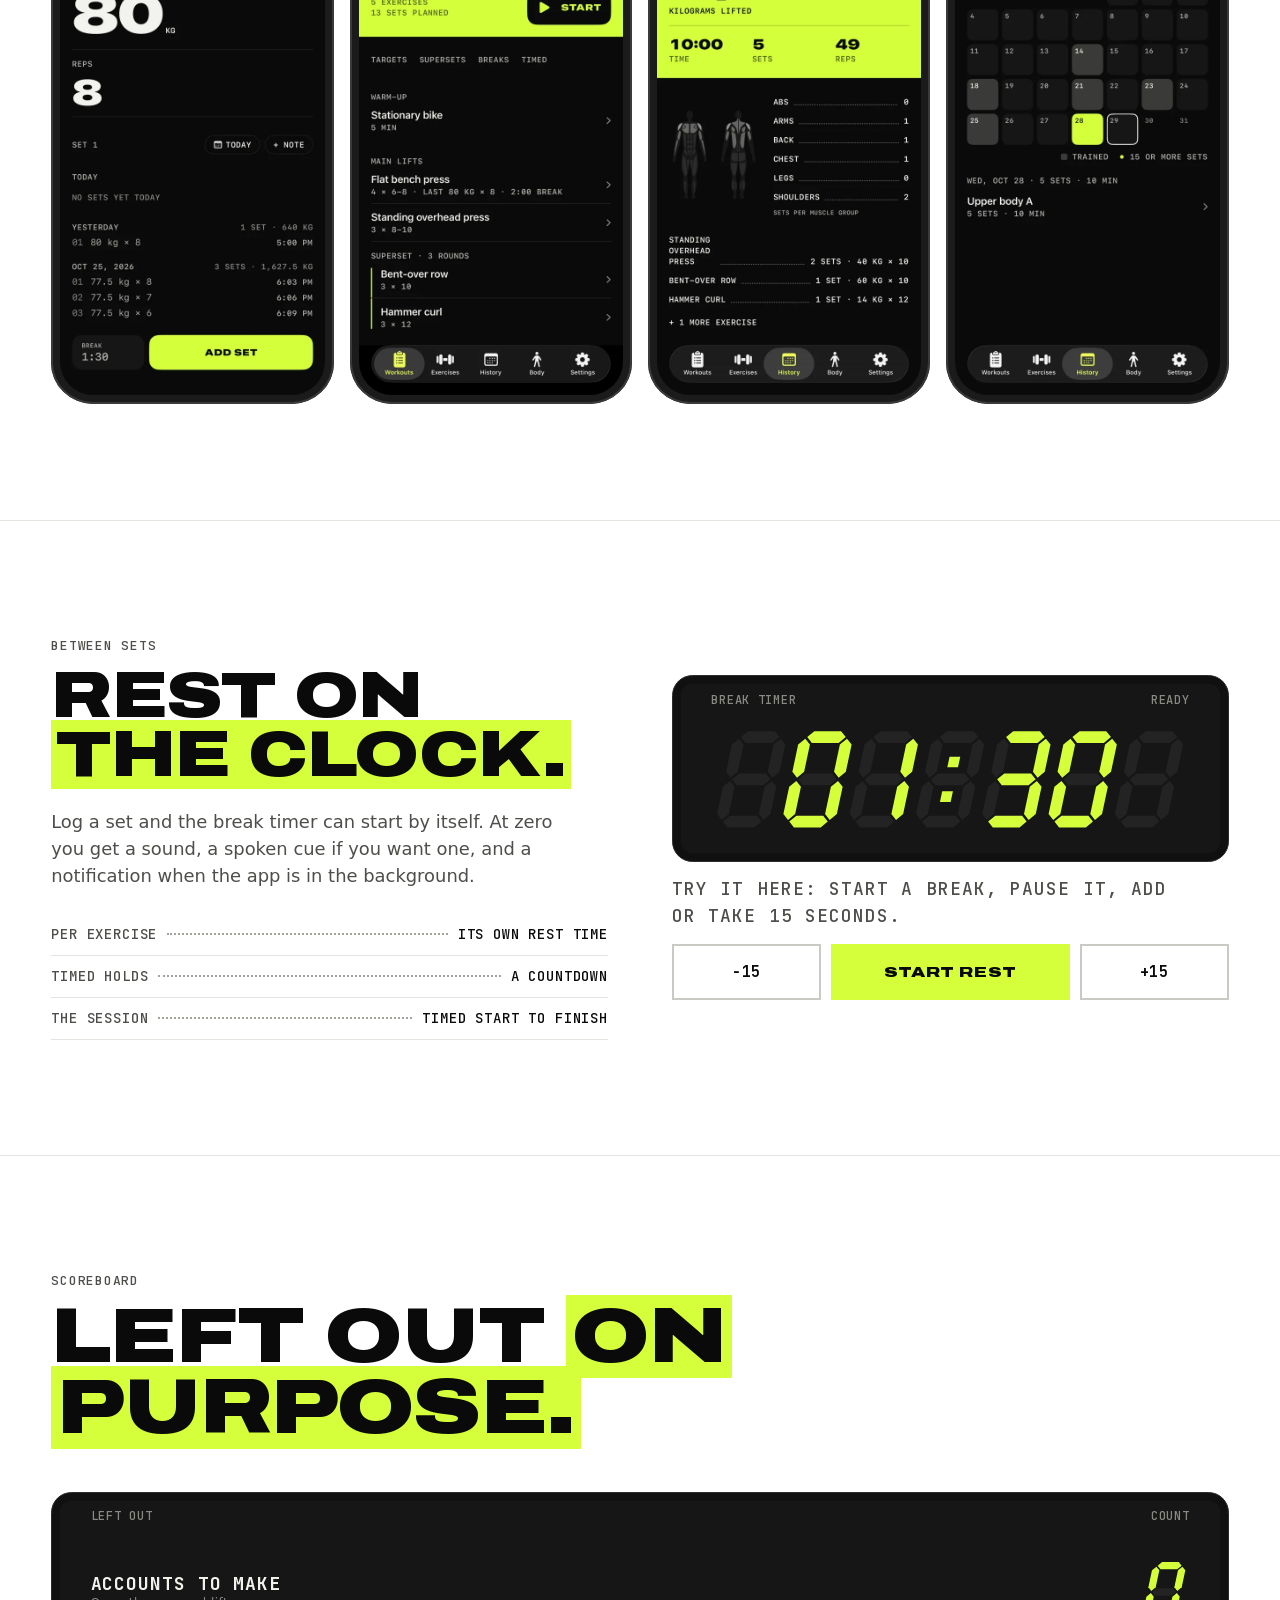
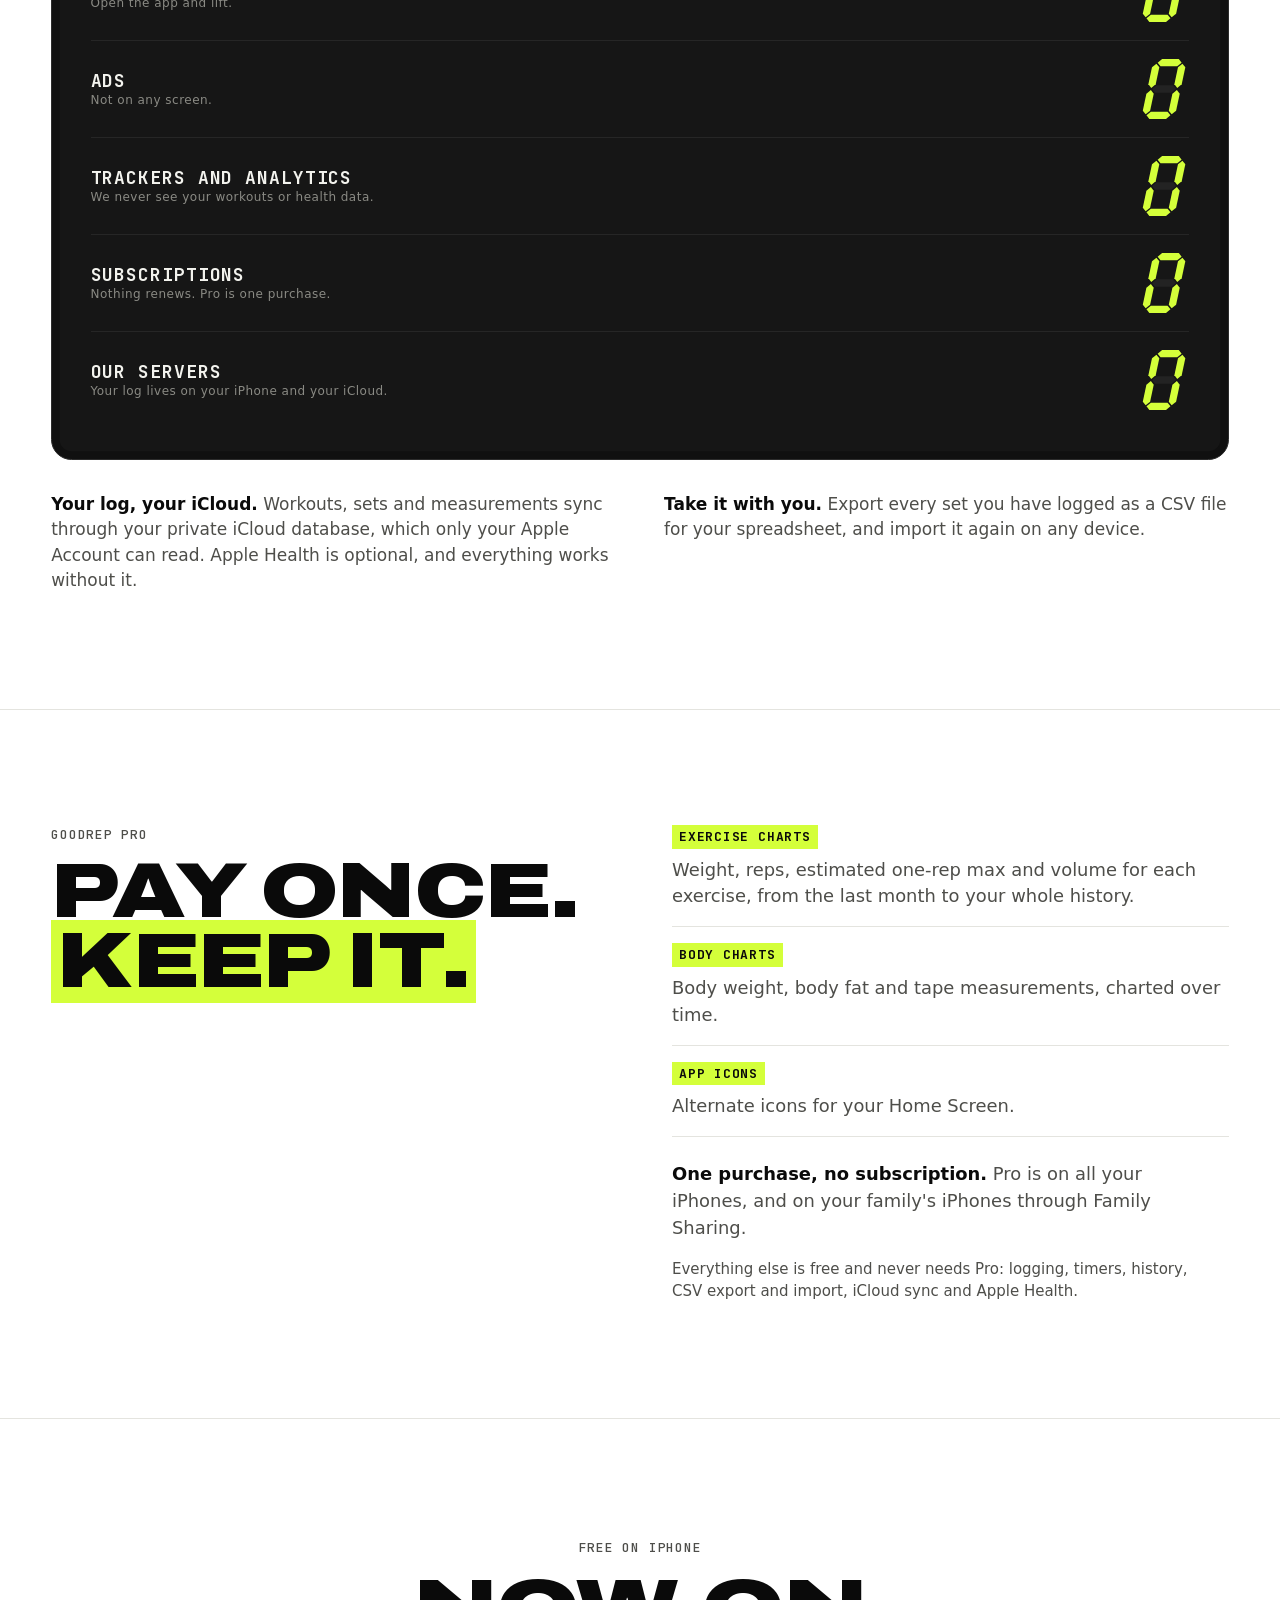
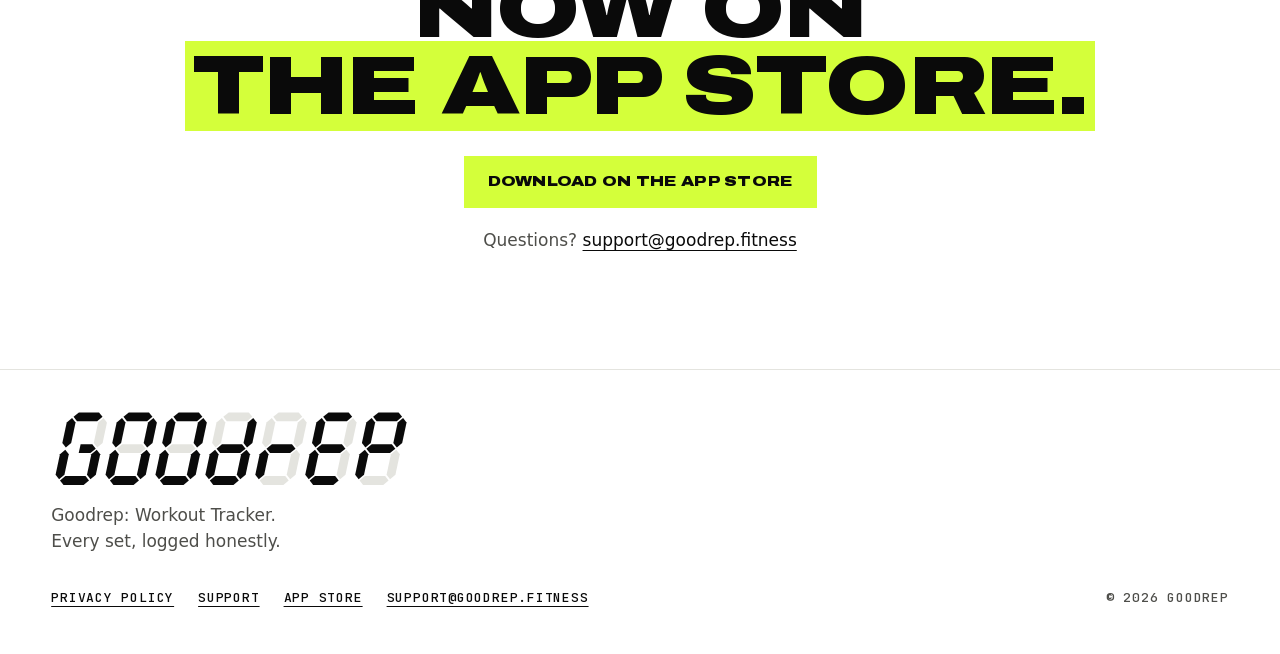
==== commit c992ce66: "Site: link the live App Store listing The app is on the App Store (id6828292876, released 14 Novembe" ====
--- a/index.html
+++ b/index.html
@@ -5,7 +5,7 @@
   a real break timer sits lower down. Shared design system: /assets/css/site.css (also used by /privacy/ and /support/).
   Seven-segment displays are static SVG generated by tools/segments.py (re-run it after editing a "seg:NAME" block).
   /prototypes/ keeps the round-1 variants as history; nothing here links to it.
-  App Store: each spot that needs the store URL at launch has a launch TODO comment just above it.
+  App Store: the listing is https://apps.apple.com/app/id6828292876 (live since 14 November 2026); the Smart App Banner uses its id.
 -->
 <html lang="en">
 <head>
@@ -14,6 +14,7 @@
 <title>Goodrep: Workout Tracker · Beat last time</title>
 <meta name="description" content="A strength-training log for iPhone. Last session's weight and reps are filled in, so most sets take one tap. No account, no ads, no tracking, and your data stays in your own iCloud.">
 <link rel="canonical" href="https://goodrep.fitness/">
+<meta name="apple-itunes-app" content="app-id=6828292876">
 <meta name="theme-color" content="#0A0A0A" media="(prefers-color-scheme: dark)">
 <meta name="theme-color" content="#FFFFFF" media="(prefers-color-scheme: light)">
 <meta property="og:type" content="website">
@@ -132,12 +133,10 @@
 .score .after p { margin: 0; color: var(--text2); }
 .score .after strong { color: var(--text); font-weight: 600; }
 
-/* Closing: the App Store is not live yet, so its button points back at this section */
+/* Closing: the App Store button */
 .store { padding: var(--section) 0; border-top: 1px solid var(--surface2); text-align: center; }
 .store h2 { font-size: clamp(34px, 6.5vw, 96px); margin-top: 12px; }
 .store .btns { justify-content: center; margin-top: 32px; }
-.store .btns .btn { cursor: default; }
-.store .btns .btn:hover { background: transparent; color: var(--mark); border-color: var(--mark); }
 .store p { color: var(--text2); margin: 20px 0 0; }
 .store p a { color: var(--text); text-underline-offset: 4px; }
 
@@ -171,8 +170,7 @@
   </a>
   <nav aria-label="Sections"><ul class="mono">
     <li><a href="#rounds">The log</a></li><li><a href="#score">Scoreboard</a></li><li><a href="#pro">Pro</a></li>
-    <!-- TODO(launch): App Store URL -->
-    <li><a class="cta-link" href="#appstore">App Store: coming soon</a></li>
+    <li><a class="cta-link" href="https://apps.apple.com/app/id6828292876">App Store</a></li>
   </ul></nav>
 </header>
 
@@ -189,8 +187,7 @@
     <div class="hero-row">
       <p class="lead">Open an exercise in your workout and last session's weight and reps are already there, your earlier sets underneath. <strong>Most sets take one tap.</strong> No account, no ads, no&nbsp;tracking.</p>
       <div class="btns">
-        <!-- TODO(launch): App Store URL -->
-        <a class="btn ghost" href="#appstore">Coming soon to the App Store</a>
+        <a class="btn" href="https://apps.apple.com/app/id6828292876">Download on the App Store</a>
       </div>
     </div>
   </section>
@@ -291,12 +288,11 @@
   <section class="store" id="appstore" aria-labelledby="a-h">
     <div class="wrap">
       <span class="mono eyebrow-s">Free on iPhone</span>
-      <h2 class="display" id="a-h">Coming to<br> <span class="hl">the App Store.</span></h2>
+      <h2 class="display" id="a-h">Now on<br> <span class="hl">the App Store.</span></h2>
       <div class="btns">
-        <!-- TODO(launch): App Store URL -->
-        <a class="btn ghost" href="#appstore">Coming soon to the App Store</a>
-      </div>
-      <p>Questions before launch? <a href="mailto:support@goodrep.fitness">support@goodrep.fitness</a></p>
+        <a class="btn" href="https://apps.apple.com/app/id6828292876">Download on the App Store</a>
+      </div>
+      <p>Questions? <a href="mailto:support@goodrep.fitness">support@goodrep.fitness</a></p>
     </div>
   </section>
 </main>
@@ -309,6 +305,7 @@
       <nav aria-label="Legal and support"><ul>
         <li><a href="/privacy/">Privacy policy</a></li>
         <li><a href="/support/">Support</a></li>
+        <li><a href="https://apps.apple.com/app/id6828292876">App Store</a></li>
         <li><a href="mailto:support@goodrep.fitness">support@goodrep.fitness</a></li>
       </ul></nav>
       <p>© 2026 Goodrep</p>
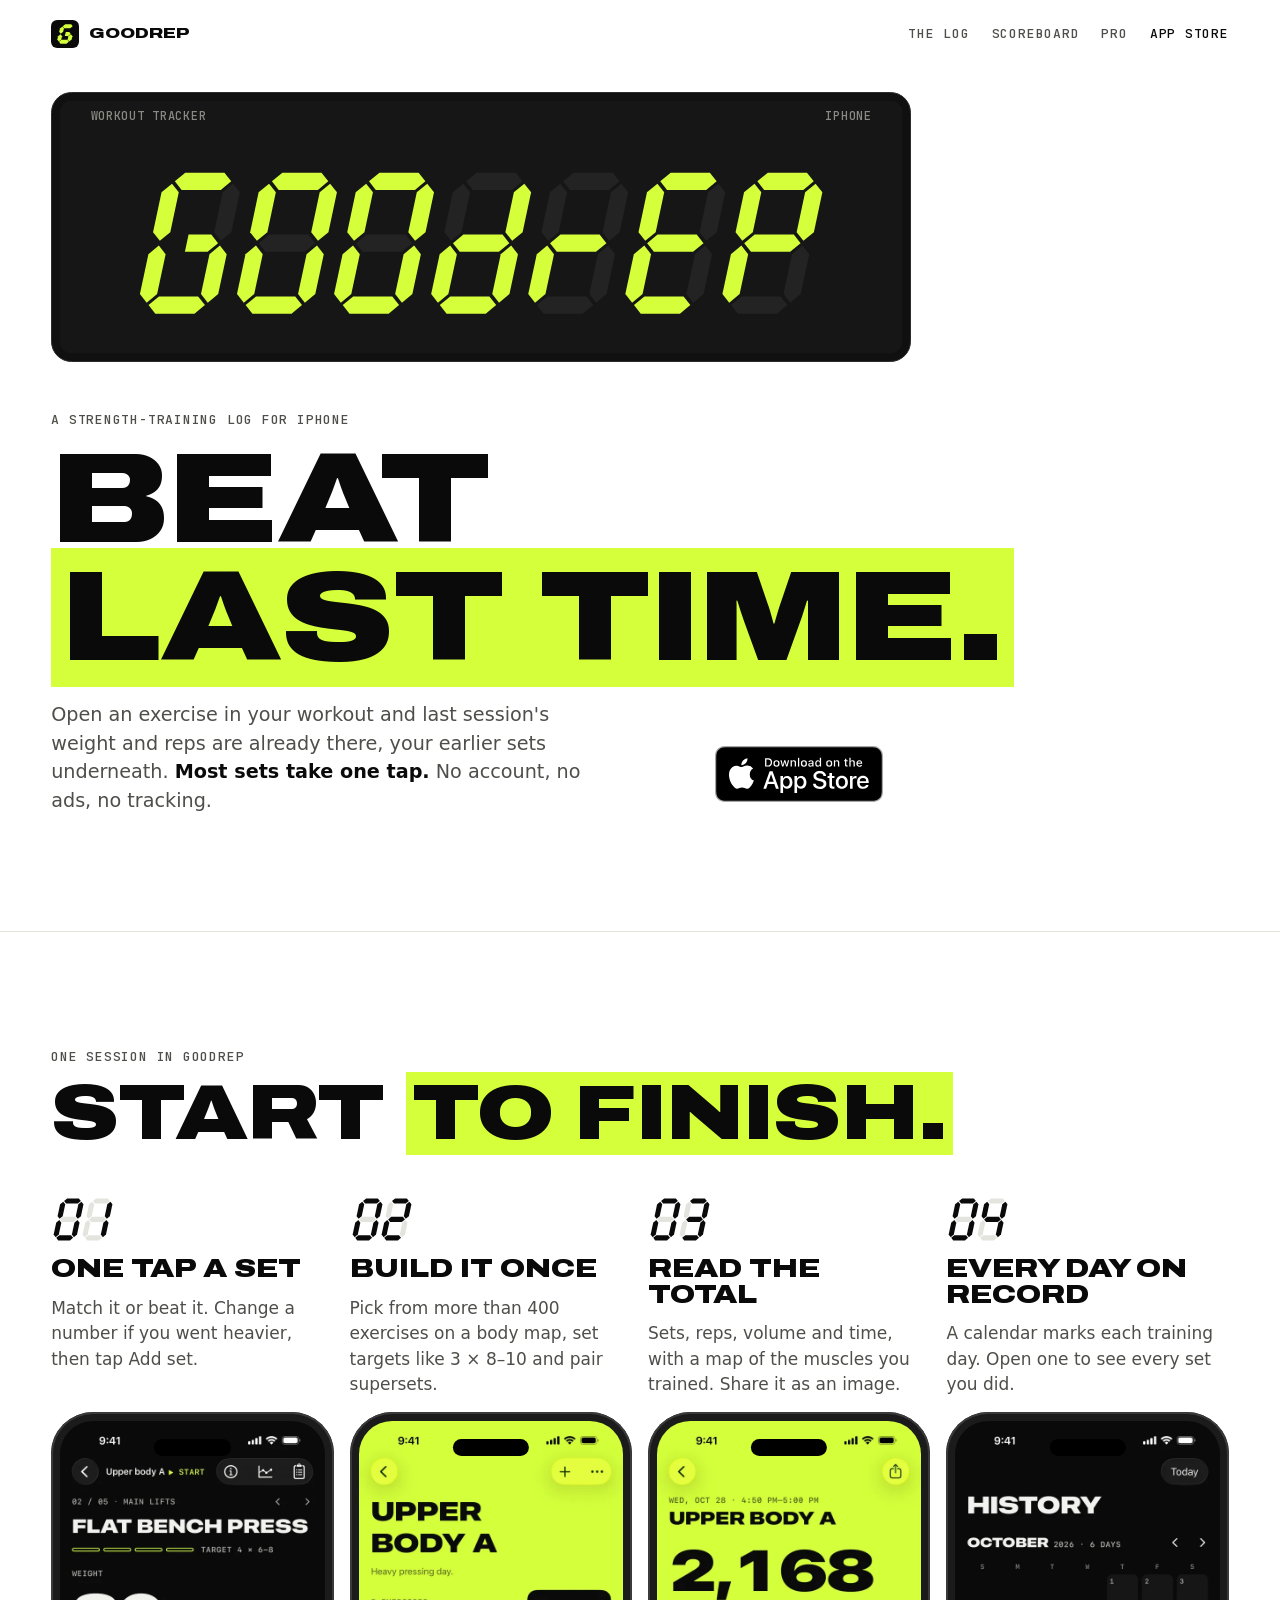
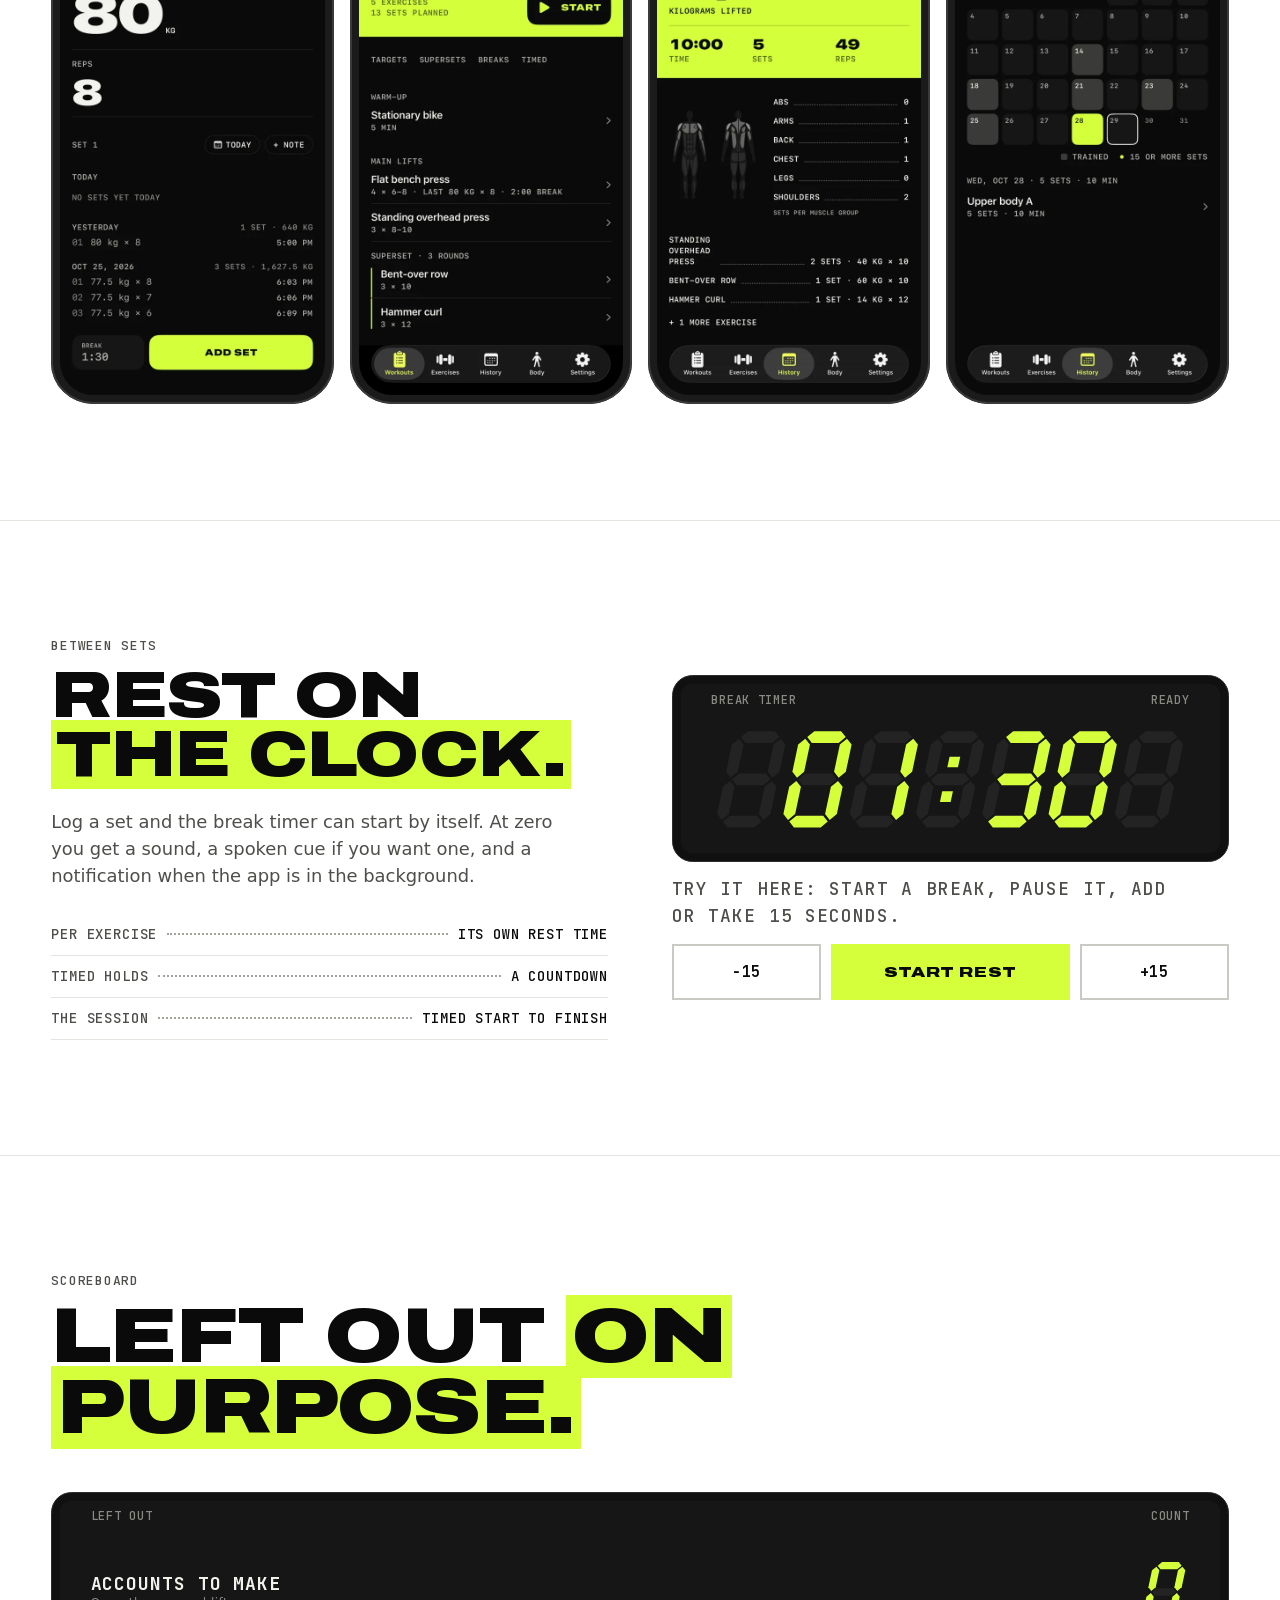
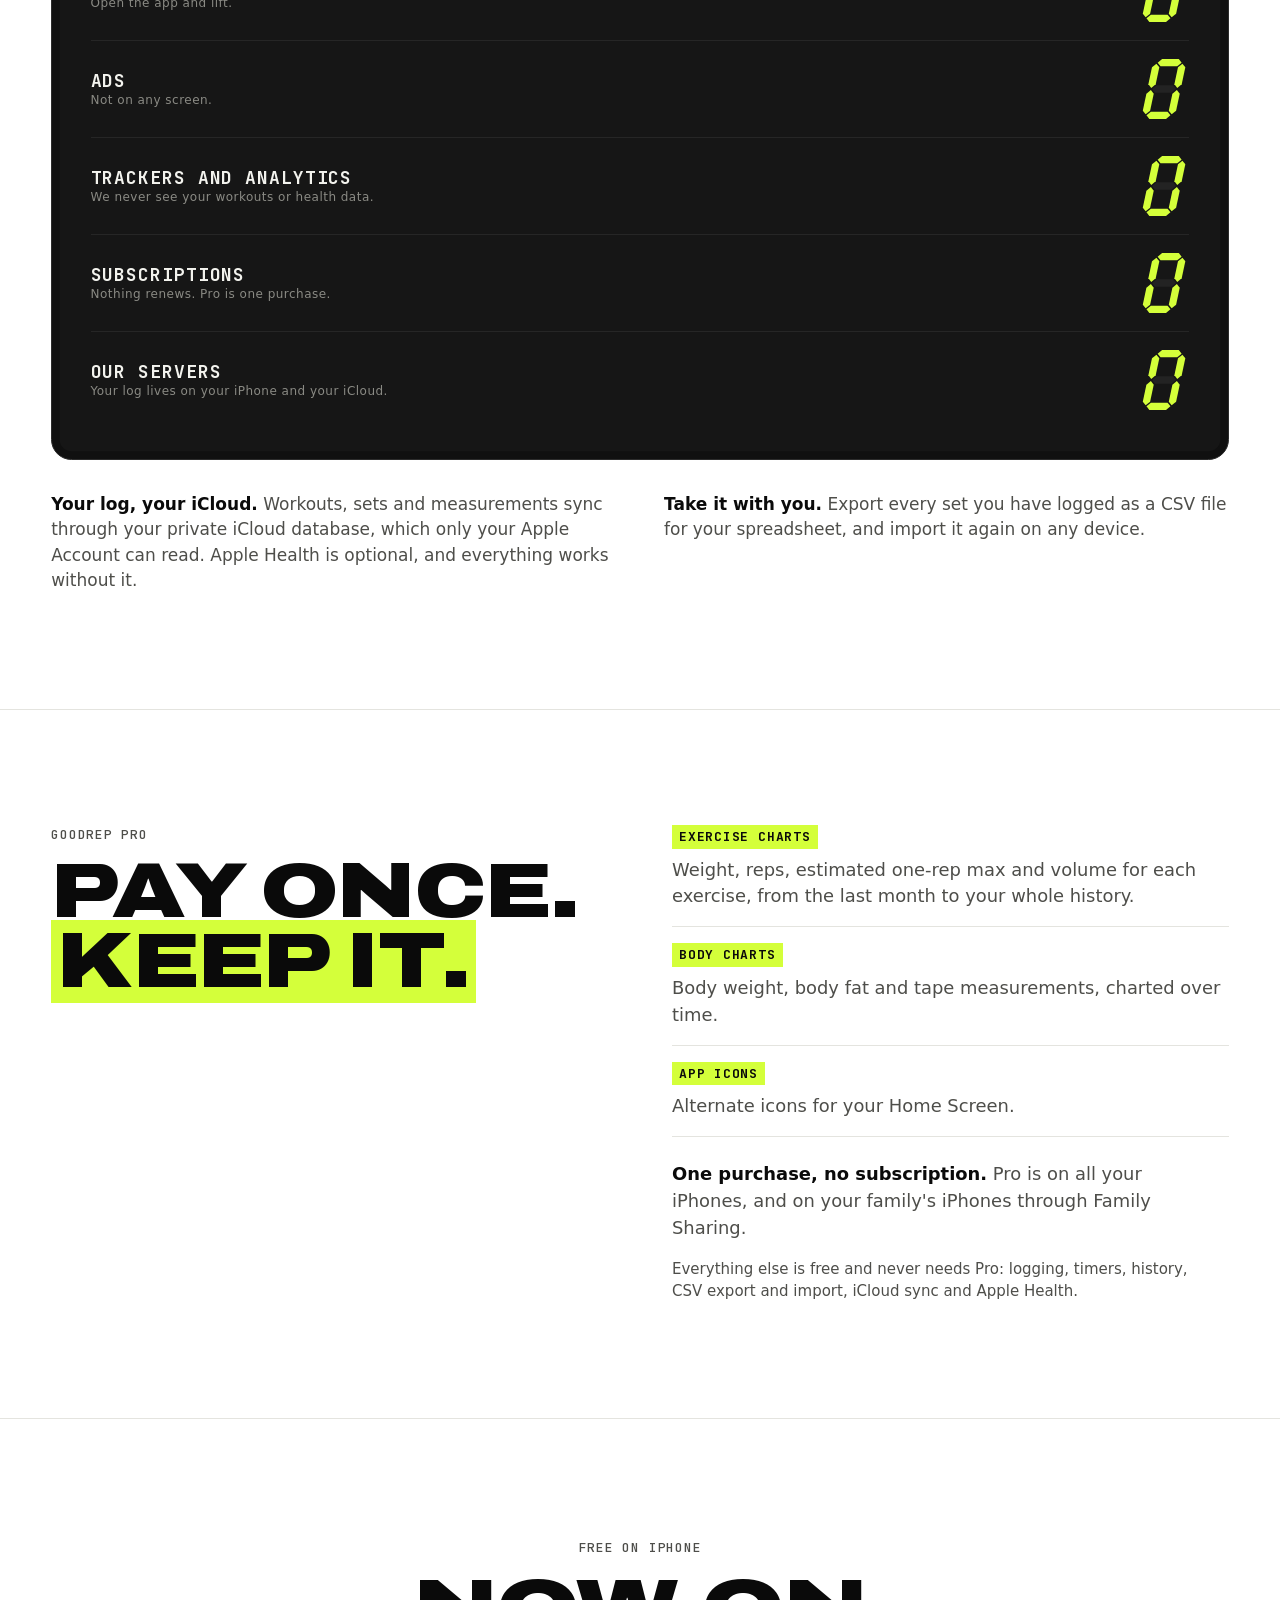
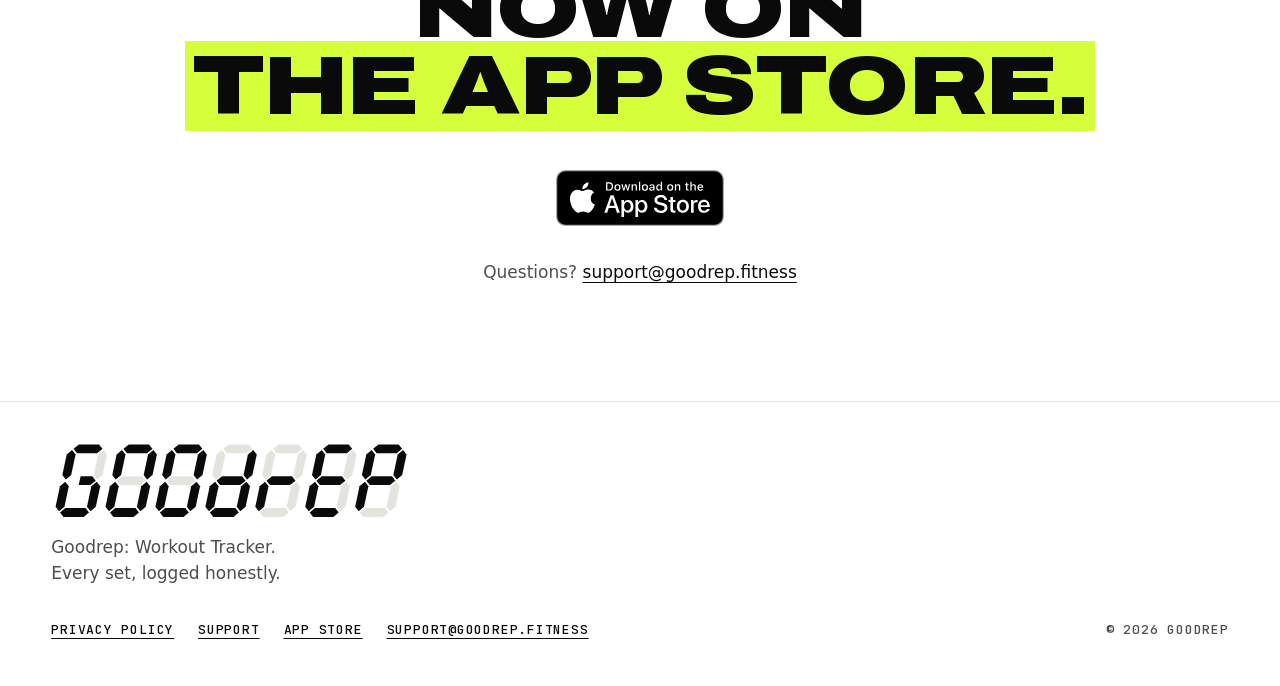
==== commit 1a063117: "Site: official App Store badge on / The hero and closing buttons become Apple's unaltered "Download " ====
--- a/index.html
+++ b/index.html
@@ -133,7 +133,7 @@
 .score .after p { margin: 0; color: var(--text2); }
 .score .after strong { color: var(--text); font-weight: 600; }
 
-/* Closing: the App Store button */
+/* Closing: the App Store badge */
 .store { padding: var(--section) 0; border-top: 1px solid var(--surface2); text-align: center; }
 .store h2 { font-size: clamp(34px, 6.5vw, 96px); margin-top: 12px; }
 .store .btns { justify-content: center; margin-top: 32px; }
@@ -187,7 +187,7 @@
     <div class="hero-row">
       <p class="lead">Open an exercise in your workout and last session's weight and reps are already there, your earlier sets underneath. <strong>Most sets take one tap.</strong> No account, no ads, no&nbsp;tracking.</p>
       <div class="btns">
-        <a class="btn" href="https://apps.apple.com/app/id6828292876">Download on the App Store</a>
+        <a class="store-badge" href="https://apps.apple.com/app/id6828292876"><picture><source srcset="/assets/brand/app-store-badge-white.svg" media="(prefers-color-scheme: dark)"><img src="/assets/brand/app-store-badge-black.svg" width="168" height="56" alt="Download on the App Store"></picture></a>
       </div>
     </div>
   </section>
@@ -290,7 +290,7 @@
       <span class="mono eyebrow-s">Free on iPhone</span>
       <h2 class="display" id="a-h">Now on<br> <span class="hl">the App Store.</span></h2>
       <div class="btns">
-        <a class="btn" href="https://apps.apple.com/app/id6828292876">Download on the App Store</a>
+        <a class="store-badge" href="https://apps.apple.com/app/id6828292876"><picture><source srcset="/assets/brand/app-store-badge-white.svg" media="(prefers-color-scheme: dark)"><img src="/assets/brand/app-store-badge-black.svg" width="168" height="56" alt="Download on the App Store"></picture></a>
       </div>
       <p>Questions? <a href="mailto:support@goodrep.fitness">support@goodrep.fitness</a></p>
     </div>
--- a/assets/css/site.css
+++ b/assets/css/site.css
@@ -77,6 +77,11 @@
 @media (prefers-color-scheme: light) { .btn.ghost:hover { border-color: var(--on-volt); } }
 @media (max-width: 420px) { .btn { padding: 0 12px; font-size: 13px; letter-spacing: 0; } }
 
+/* Apple's official "Download on the App Store" badge, unaltered: black in light, white in dark, at least 40 px
+   tall on screen, with clear space of a quarter of its height around it. */
+.store-badge { display: inline-block; margin: 14px 0; line-height: 0; }
+.store-badge img { width: auto; height: 56px; }
+
 /* Header */
 header.top { display: flex; align-items: center; justify-content: space-between; gap: 16px; padding: 16px var(--pad); }
 .brand { display: flex; align-items: center; gap: 10px; text-decoration: none; font: 900 15px/1 var(--display); font-stretch: 125%; }
